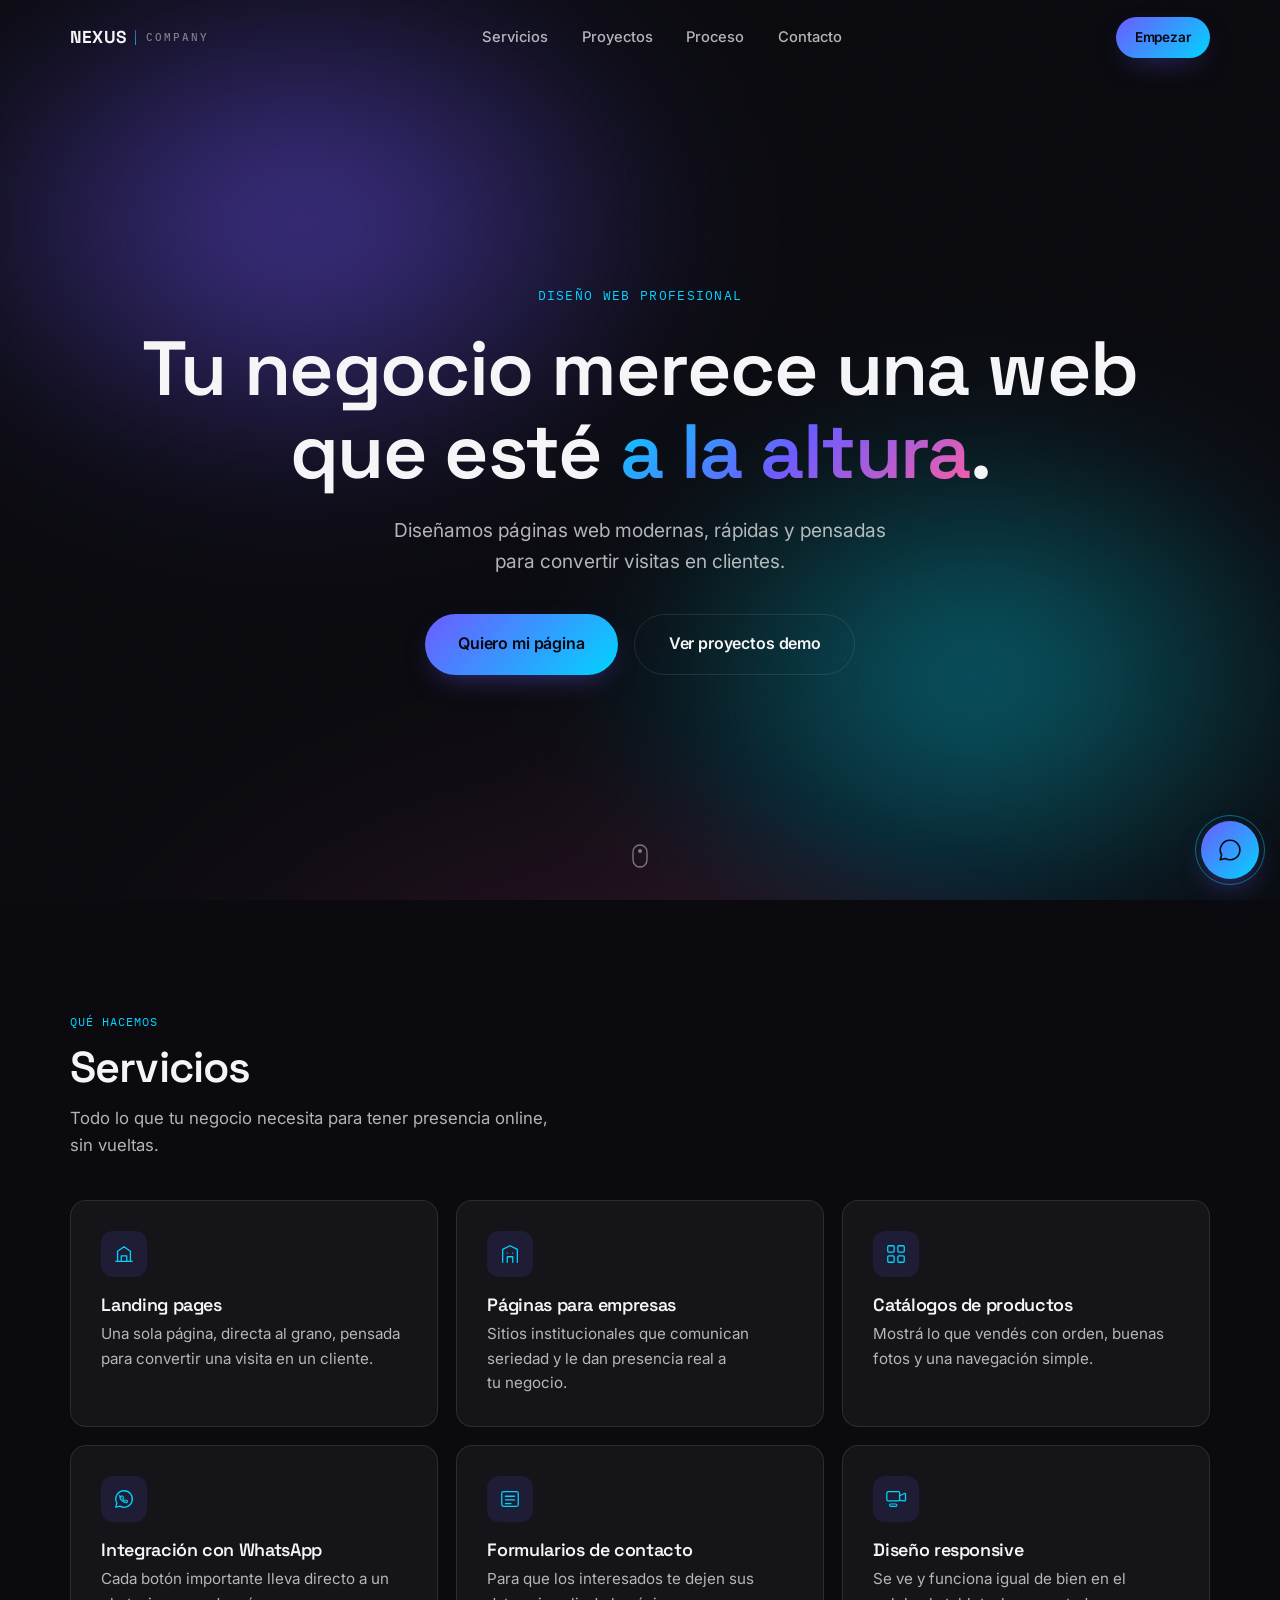
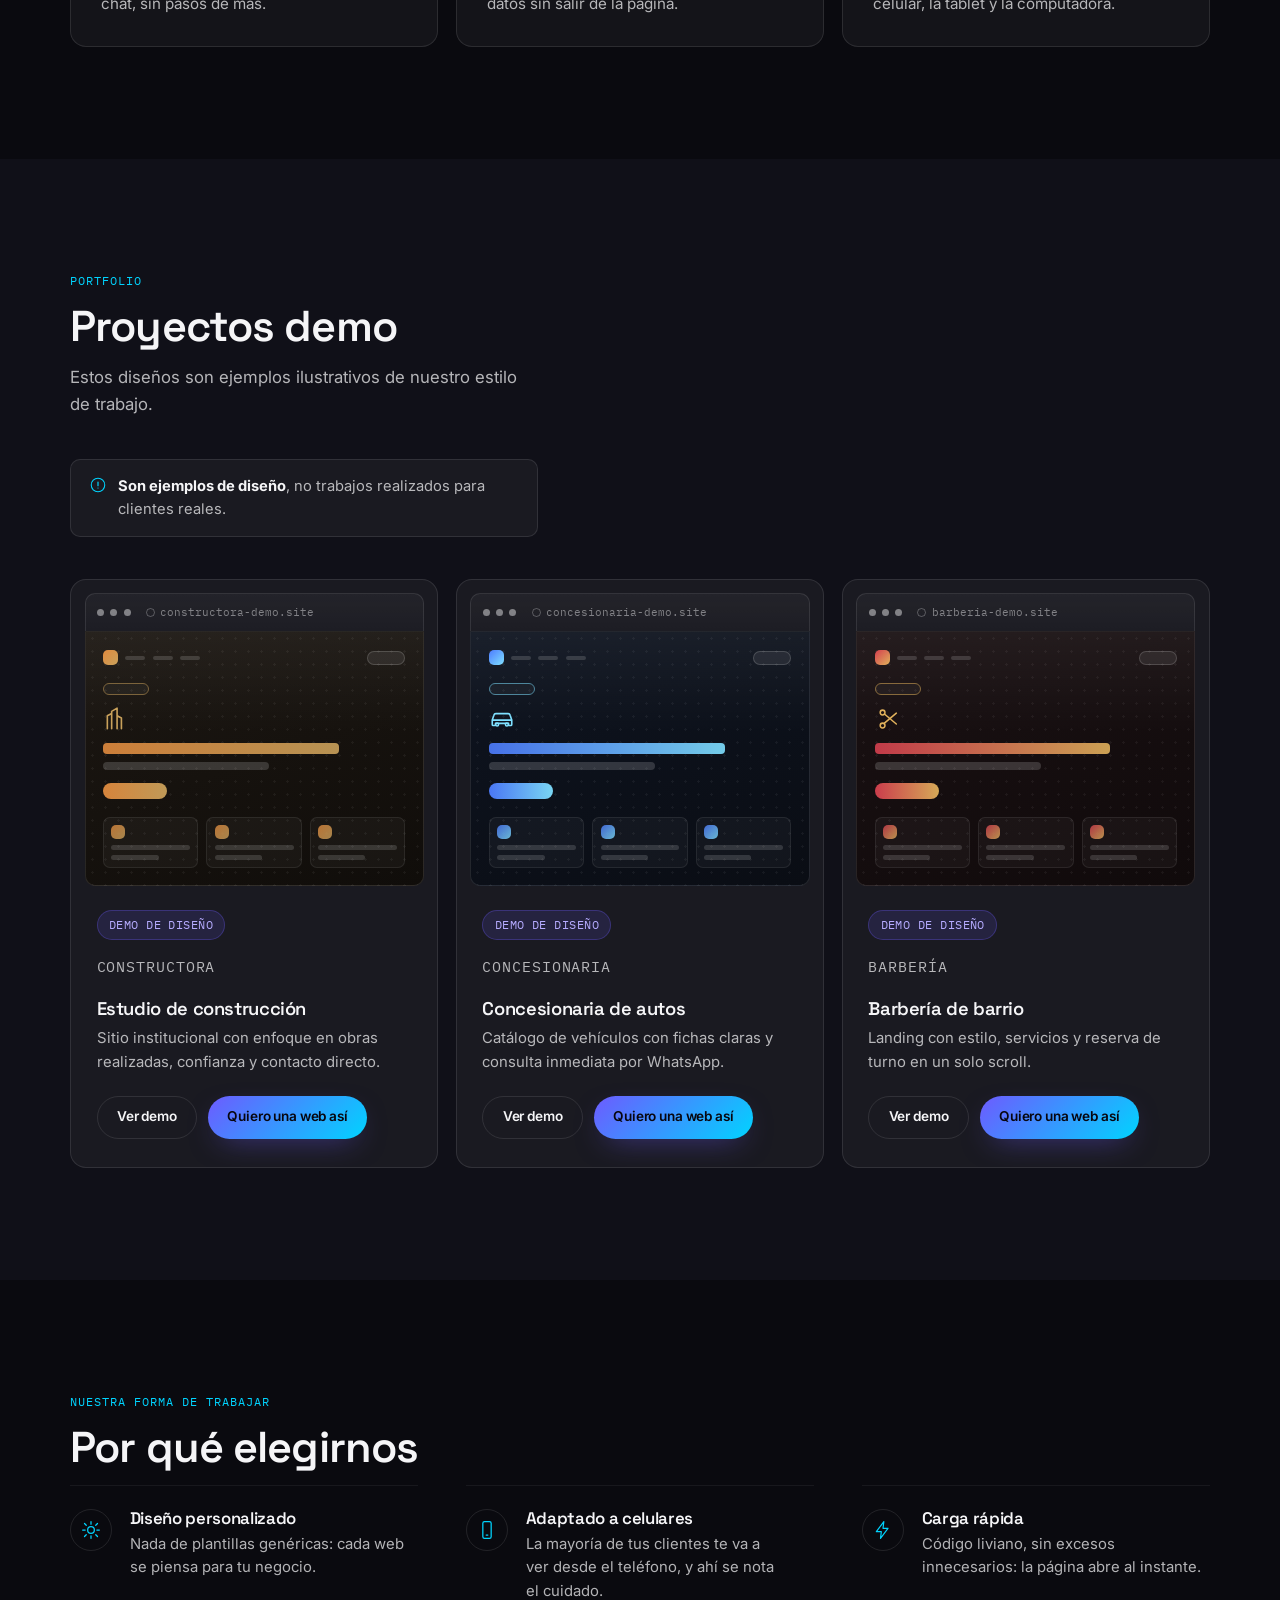
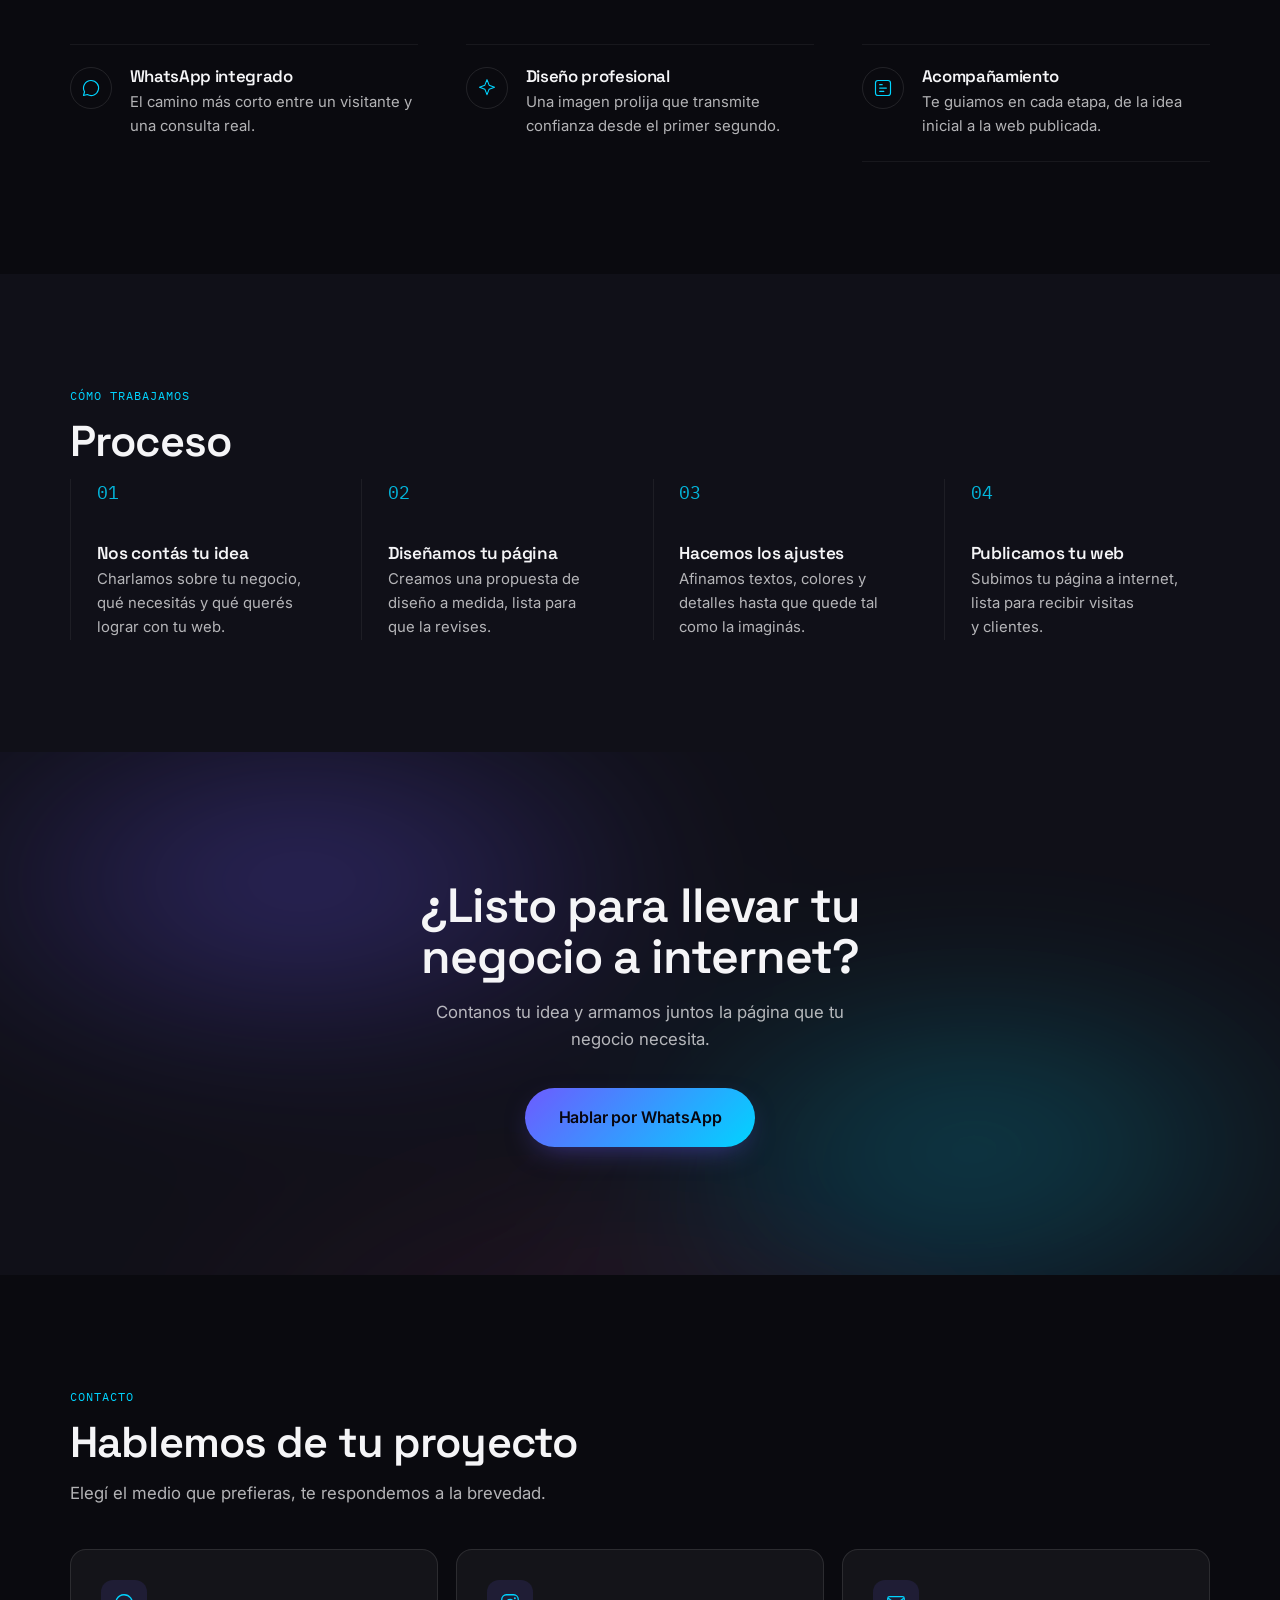
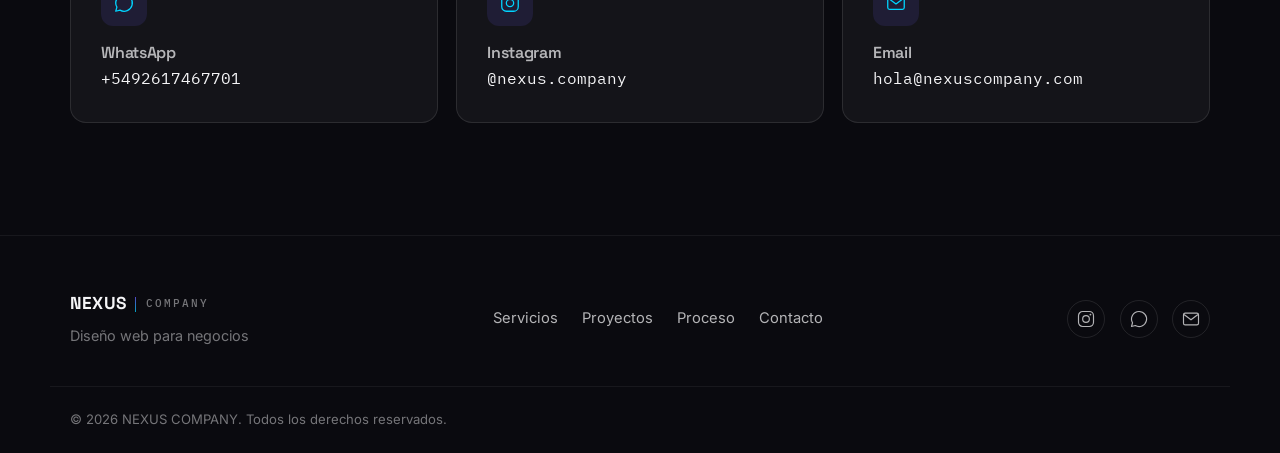
==== index.html @ 455a2401 "Sitio web de NEXUS COMPANY: landing, servicios, demos y contacto por WhatsApp Co-Authored-By: Claude" ====
<!doctype html>
<html lang="es">
<head>
  <meta charset="UTF-8" />
  <meta name="viewport" content="width=device-width, initial-scale=1, viewport-fit=cover" />
  <title>NEXUS COMPANY — Diseño de páginas web modernas para negocios</title>
  <meta name="description" content="NEXUS COMPANY diseña páginas web modernas, rápidas y pensadas para convertir visitas en clientes. Landing pages, sitios institucionales y catálogos con integración a WhatsApp." />
  <meta name="theme-color" content="#0a0a0f" />

  <!-- Open Graph -->
  <meta property="og:type" content="website" />
  <meta property="og:title" content="NEXUS COMPANY — Diseño de páginas web modernas para negocios" />
  <meta property="og:description" content="Diseñamos páginas web modernas, rápidas y pensadas para convertir visitas en clientes." />
  <meta property="og:locale" content="es_AR" />

  <link rel="icon" href="assets/img/favicon.svg" type="image/svg+xml" />

  <link rel="preconnect" href="https://fonts.googleapis.com">
  <link rel="preconnect" href="https://fonts.gstatic.com" crossorigin>
  <link rel="stylesheet" href="https://fonts.googleapis.com/css2?family=Space+Grotesk:wght@500;600;700&family=Inter:wght@400;500;600;700&family=IBM+Plex+Mono:wght@400;500&display=swap">

  <link rel="stylesheet" href="styles.css?v=20260926" />
</head>
<body>
  <a class="skip-link" href="#main">Saltar al contenido</a>

  <!-- ============================== NAV ============================== -->
  <header class="site-nav" data-nav>
    <div class="container site-nav-inner">
      <a href="#top" class="brand"><span class="brand-main">NEXUS</span><span class="brand-divider" aria-hidden="true"></span><span class="brand-sub">Company</span></a>

      <nav class="nav-links" aria-label="Navegación principal">
        <a href="#servicios">Servicios</a>
        <a href="#proyectos">Proyectos</a>
        <a href="#proceso">Proceso</a>
        <a href="#contacto">Contacto</a>
      </nav>

      <a class="btn btn-primary btn-sm nav-cta" data-whatsapp
         href="https://wa.me/5492617467701?text=Hola%2C%20quiero%20mi%20p%C3%A1gina%20web"
         target="_blank" rel="noopener">Empezar</a>

      <button class="nav-toggle" data-nav-toggle aria-expanded="false" aria-controls="mobile-menu" aria-label="Abrir menú">
        <span></span><span></span><span></span>
      </button>
    </div>

    <div class="mobile-menu" id="mobile-menu" data-mobile-menu>
      <nav aria-label="Navegación móvil">
        <a href="#servicios">Servicios</a>
        <a href="#proyectos">Proyectos</a>
        <a href="#proceso">Proceso</a>
        <a href="#contacto">Contacto</a>
      </nav>
      <a class="btn btn-primary" data-whatsapp
         href="https://wa.me/5492617467701?text=Hola%2C%20quiero%20mi%20p%C3%A1gina%20web"
         target="_blank" rel="noopener">Hablar por WhatsApp</a>
    </div>
  </header>

  <main id="main">

    <!-- ============================== HERO ============================== -->
    <section class="hero" id="top">
      <div class="hero-mesh" data-mouse-mesh aria-hidden="true"></div>
      <div class="hero-grain" aria-hidden="true"></div>

      <div class="container hero-inner">
        <p class="kicker reveal">Diseño web profesional</p>
        <h1 class="hero-title reveal">
          Tu negocio merece una web<br class="only-desktop" />
          que esté <em>a la altura</em>.
        </h1>
        <p class="hero-sub reveal">
          Diseñamos páginas web modernas, rápidas y pensadas para convertir visitas en clientes.
        </p>
        <div class="hero-actions reveal">
          <a class="btn btn-primary btn-lg" data-whatsapp
             href="https://wa.me/5492617467701?text=Hola%2C%20quiero%20mi%20p%C3%A1gina%20web"
             target="_blank" rel="noopener">
            Quiero mi página
          </a>
          <a class="btn btn-ghost btn-lg" href="#proyectos">Ver proyectos demo</a>
        </div>
      </div>

      <a class="scroll-cue" href="#servicios" aria-label="Bajar a la siguiente sección">
        <svg width="16" height="24" viewBox="0 0 16 24" fill="none" aria-hidden="true">
          <rect x="1" y="1" width="14" height="22" rx="7" stroke="currentColor" stroke-width="1.3"/>
          <circle class="scroll-cue-dot" cx="8" cy="7" r="2" fill="currentColor"/>
        </svg>
      </a>
    </section>

    <!-- ============================== SERVICIOS ============================== -->
    <section class="section" id="servicios">
      <div class="container">
        <p class="eyebrow reveal">Qué hacemos</p>
        <h2 class="section-title reveal">Servicios</h2>
        <p class="section-lead reveal">Todo lo que tu negocio necesita para tener presencia online, sin vueltas.</p>

        <div class="grid grid-services">

          <article class="card card-service reveal" data-tilt>
            <span class="card-icon">
              <svg viewBox="0 0 24 24" fill="none" aria-hidden="true"><path d="M3 20h18M5 20V9l7-5 7 5v11M9 20v-6h6v6" stroke="currentColor" stroke-width="1.4" stroke-linecap="round" stroke-linejoin="round"/></svg>
            </span>
            <h3>Landing pages</h3>
            <p>Una sola página, directa al grano, pensada para convertir una visita en un cliente.</p>
          </article>

          <article class="card card-service reveal" data-tilt>
            <span class="card-icon">
              <svg viewBox="0 0 24 24" fill="none" aria-hidden="true"><path d="M4 21V7l8-4 8 4v14M9 21v-6h6v6M9 11h.01M15 11h.01M9 15h.01M15 15h.01" stroke="currentColor" stroke-width="1.4" stroke-linecap="round" stroke-linejoin="round"/></svg>
            </span>
            <h3>Páginas para empresas</h3>
            <p>Sitios institucionales que comunican seriedad y le dan presencia real a tu negocio.</p>
          </article>

          <article class="card card-service reveal" data-tilt>
            <span class="card-icon">
              <svg viewBox="0 0 24 24" fill="none" aria-hidden="true"><rect x="3" y="3" width="7" height="7" rx="1.2" stroke="currentColor" stroke-width="1.4"/><rect x="14" y="3" width="7" height="7" rx="1.2" stroke="currentColor" stroke-width="1.4"/><rect x="3" y="14" width="7" height="7" rx="1.2" stroke="currentColor" stroke-width="1.4"/><rect x="14" y="14" width="7" height="7" rx="1.2" stroke="currentColor" stroke-width="1.4"/></svg>
            </span>
            <h3>Catálogos de productos</h3>
            <p>Mostrá lo que vendés con orden, buenas fotos y una navegación simple.</p>
          </article>

          <article class="card card-service reveal" data-tilt>
            <span class="card-icon">
              <svg viewBox="0 0 24 24" fill="none" aria-hidden="true"><path d="M12 3a9 9 0 0 0-7.75 13.5L3 21l4.6-1.21A9 9 0 1 0 12 3Z" stroke="currentColor" stroke-width="1.4" stroke-linejoin="round"/><path d="M8.5 9.8c0-.5.4-1 1-1h.6c.4 0 .8.3.9.7l.3 1c.1.4 0 .8-.3 1l-.4.4c.4.9 1.1 1.6 2 2l.4-.4c.3-.3.7-.4 1-.3l1 .3c.4.1.7.5.7.9v.6c0 .6-.5 1-1 1-4.1 0-7.4-3.3-7.4-7.4Z" stroke="currentColor" stroke-width="1.2"/></svg>
            </span>
            <h3>Integración con WhatsApp</h3>
            <p>Cada botón importante lleva directo a un chat, sin pasos de más.</p>
          </article>

          <article class="card card-service reveal" data-tilt>
            <span class="card-icon">
              <svg viewBox="0 0 24 24" fill="none" aria-hidden="true"><rect x="3" y="4" width="18" height="16" rx="2" stroke="currentColor" stroke-width="1.4"/><path d="M7 9h10M7 13h10M7 17h6" stroke="currentColor" stroke-width="1.4" stroke-linecap="round"/></svg>
            </span>
            <h3>Formularios de contacto</h3>
            <p>Para que los interesados te dejen sus datos sin salir de la página.</p>
          </article>

          <article class="card card-service reveal" data-tilt>
            <span class="card-icon">
              <svg viewBox="0 0 24 24" fill="none" aria-hidden="true"><rect x="2" y="4" width="14" height="10" rx="1.4" stroke="currentColor" stroke-width="1.4"/><path d="M16 8.5 21.2 6a.8.8 0 0 1 1.15.72v6.56a.8.8 0 0 1-1.15.72L16 13.5" stroke="currentColor" stroke-width="1.4" stroke-linejoin="round"/><rect x="5" y="17.5" width="8" height="2.5" rx="1.2" stroke="currentColor" stroke-width="1.2"/></svg>
            </span>
            <h3>Diseño responsive</h3>
            <p>Se ve y funciona igual de bien en el celular, la tablet y la computadora.</p>
          </article>

        </div>
      </div>
    </section>

    <!-- ============================== PROYECTOS DEMO ============================== -->
    <section class="section section-alt" id="proyectos">
      <div class="container">
        <p class="eyebrow reveal">Portfolio</p>
        <h2 class="section-title reveal">Proyectos demo</h2>
        <p class="section-lead reveal">
          Estos diseños son ejemplos ilustrativos de nuestro estilo de trabajo.
        </p>
        <div class="demo-notice reveal" role="note">
          <svg width="18" height="18" viewBox="0 0 24 24" fill="none" aria-hidden="true"><circle cx="12" cy="12" r="9" stroke="currentColor" stroke-width="1.4"/><path d="M12 8v5M12 16h.01" stroke="currentColor" stroke-width="1.6" stroke-linecap="round"/></svg>
          <p><strong>Son ejemplos de diseño</strong>, no trabajos realizados para clientes reales.</p>
        </div>

        <div class="grid grid-demos">

          <!-- Constructora -->
          <article class="card card-demo card-demo--constructora reveal">
            <div class="demo-frame">
              <div class="demo-frame-bar">
                <span class="demo-dot"></span><span class="demo-dot"></span><span class="demo-dot"></span>
                <span class="demo-url">constructora-demo.site</span>
              </div>
              <div class="demo-mock demo-mock--constructora" aria-hidden="true">
                <div class="dm-nav">
                  <span class="dm-logo"></span><span class="dm-navlink"></span><span class="dm-navlink"></span><span class="dm-navlink"></span>
                  <span class="dm-navcta"></span>
                </div>
                <div class="dm-hero">
                  <span class="dm-tag"></span>
                  <svg class="dm-icon" viewBox="0 0 24 24" fill="none"><path d="M4 21V9l4-2v14M8 21V5l5-3v19M13 21V9l4 2v10" stroke="currentColor" stroke-width="1.5" stroke-linecap="round" stroke-linejoin="round"/></svg>
                  <div class="dm-line dm-line-lg"></div>
                  <div class="dm-line dm-line-sm"></div>
                  <div class="dm-btn"></div>
                </div>
                <div class="dm-cards">
                  <span class="dm-card"><i class="dm-card-icon"></i><b class="dm-card-line"></b><b class="dm-card-line is-short"></b></span>
                  <span class="dm-card"><i class="dm-card-icon"></i><b class="dm-card-line"></b><b class="dm-card-line is-short"></b></span>
                  <span class="dm-card"><i class="dm-card-icon"></i><b class="dm-card-line"></b><b class="dm-card-line is-short"></b></span>
                </div>
              </div>
            </div>
            <div class="card-demo-body">
              <span class="badge">Demo de diseño</span>
              <p class="card-demo-cat">Constructora</p>
              <h3>Estudio de construcción</h3>
              <p>Sitio institucional con enfoque en obras realizadas, confianza y contacto directo.</p>
              <div class="card-demo-actions">
                <a class="btn btn-ghost btn-sm" href="demos/constructora.html" target="_blank" rel="noopener">Ver demo</a>
                <a class="btn btn-primary btn-sm" data-whatsapp data-wa-text="Hola, necesito una página web para mi constructora"
                   href="https://wa.me/5492617467701?text=Hola%2C%20necesito%20una%20p%C3%A1gina%20web%20para%20mi%20constructora"
                   target="_blank" rel="noopener">Quiero una web así</a>
              </div>
            </div>
          </article>

          <!-- Concesionaria -->
          <article class="card card-demo card-demo--concesionaria reveal">
            <div class="demo-frame">
              <div class="demo-frame-bar">
                <span class="demo-dot"></span><span class="demo-dot"></span><span class="demo-dot"></span>
                <span class="demo-url">concesionaria-demo.site</span>
              </div>
              <div class="demo-mock demo-mock--concesionaria" aria-hidden="true">
                <div class="dm-nav">
                  <span class="dm-logo"></span><span class="dm-navlink"></span><span class="dm-navlink"></span><span class="dm-navlink"></span>
                  <span class="dm-navcta"></span>
                </div>
                <div class="dm-hero">
                  <span class="dm-tag"></span>
                  <svg class="dm-icon" viewBox="0 0 24 24" fill="none"><path d="M3 13l1.5-4.5A2 2 0 0 1 6.4 7h11.2a2 2 0 0 1 1.9 1.5L21 13M3 13v4a1 1 0 0 0 1 1h1a1 1 0 0 0 1-1v-1h12v1a1 1 0 0 0 1 1h1a1 1 0 0 0 1-1v-4M3 13h18" stroke="currentColor" stroke-width="1.5" stroke-linecap="round" stroke-linejoin="round"/><circle cx="7.5" cy="17" r="1.4" stroke="currentColor" stroke-width="1.3"/><circle cx="16.5" cy="17" r="1.4" stroke="currentColor" stroke-width="1.3"/></svg>
                  <div class="dm-line dm-line-lg"></div>
                  <div class="dm-line dm-line-sm"></div>
                  <div class="dm-btn"></div>
                </div>
                <div class="dm-cards">
                  <span class="dm-card"><i class="dm-card-icon"></i><b class="dm-card-line"></b><b class="dm-card-line is-short"></b></span>
                  <span class="dm-card"><i class="dm-card-icon"></i><b class="dm-card-line"></b><b class="dm-card-line is-short"></b></span>
                  <span class="dm-card"><i class="dm-card-icon"></i><b class="dm-card-line"></b><b class="dm-card-line is-short"></b></span>
                </div>
              </div>
            </div>
            <div class="card-demo-body">
              <span class="badge">Demo de diseño</span>
              <p class="card-demo-cat">Concesionaria</p>
              <h3>Concesionaria de autos</h3>
              <p>Catálogo de vehículos con fichas claras y consulta inmediata por WhatsApp.</p>
              <div class="card-demo-actions">
                <a class="btn btn-ghost btn-sm" href="demos/concesionaria.html" target="_blank" rel="noopener">Ver demo</a>
                <a class="btn btn-primary btn-sm" data-whatsapp data-wa-text="Hola, necesito una página web para mi concesionaria"
                   href="https://wa.me/5492617467701?text=Hola%2C%20necesito%20una%20p%C3%A1gina%20web%20para%20mi%20concesionaria"
                   target="_blank" rel="noopener">Quiero una web así</a>
              </div>
            </div>
          </article>

          <!-- Barbería -->
          <article class="card card-demo card-demo--barberia reveal">
            <div class="demo-frame">
              <div class="demo-frame-bar">
                <span class="demo-dot"></span><span class="demo-dot"></span><span class="demo-dot"></span>
                <span class="demo-url">barberia-demo.site</span>
              </div>
              <div class="demo-mock demo-mock--barberia" aria-hidden="true">
                <div class="dm-nav">
                  <span class="dm-logo"></span><span class="dm-navlink"></span><span class="dm-navlink"></span><span class="dm-navlink"></span>
                  <span class="dm-navcta"></span>
                </div>
                <div class="dm-hero">
                  <span class="dm-tag"></span>
                  <svg class="dm-icon" viewBox="0 0 24 24" fill="none"><circle cx="7" cy="6" r="2.2" stroke="currentColor" stroke-width="1.4"/><circle cx="7" cy="18" r="2.2" stroke="currentColor" stroke-width="1.4"/><path d="m8.7 7.4 11 9.2M19.7 6.6 8.7 15.8" stroke="currentColor" stroke-width="1.4" stroke-linecap="round"/></svg>
                  <div class="dm-line dm-line-lg"></div>
                  <div class="dm-line dm-line-sm"></div>
                  <div class="dm-btn"></div>
                </div>
                <div class="dm-cards">
                  <span class="dm-card"><i class="dm-card-icon"></i><b class="dm-card-line"></b><b class="dm-card-line is-short"></b></span>
                  <span class="dm-card"><i class="dm-card-icon"></i><b class="dm-card-line"></b><b class="dm-card-line is-short"></b></span>
                  <span class="dm-card"><i class="dm-card-icon"></i><b class="dm-card-line"></b><b class="dm-card-line is-short"></b></span>
                </div>
              </div>
            </div>
            <div class="card-demo-body">
              <span class="badge">Demo de diseño</span>
              <p class="card-demo-cat">Barbería</p>
              <h3>Barbería de barrio</h3>
              <p>Landing con estilo, servicios y reserva de turno en un solo scroll.</p>
              <div class="card-demo-actions">
                <a class="btn btn-ghost btn-sm" href="demos/barberia.html" target="_blank" rel="noopener">Ver demo</a>
                <a class="btn btn-primary btn-sm" data-whatsapp data-wa-text="Hola, necesito una página web para mi barbería"
                   href="https://wa.me/5492617467701?text=Hola%2C%20necesito%20una%20p%C3%A1gina%20web%20para%20mi%20barber%C3%ADa"
                   target="_blank" rel="noopener">Quiero una web así</a>
              </div>
            </div>
          </article>

        </div>
      </div>
    </section>

    <!-- ============================== POR QUÉ ELEGIRNOS ============================== -->
    <section class="section" id="por-que-elegirnos">
      <div class="container">
        <p class="eyebrow reveal">Nuestra forma de trabajar</p>
        <h2 class="section-title reveal">Por qué elegirnos</h2>

        <div class="grid grid-why">
          <div class="why-item reveal">
            <span class="why-icon"><svg viewBox="0 0 24 24" fill="none" aria-hidden="true"><path d="M12 2v3M12 19v3M4.2 4.2l2.1 2.1M17.7 17.7l2.1 2.1M2 12h3M19 12h3M4.2 19.8l2.1-2.1M17.7 6.3l2.1-2.1" stroke="currentColor" stroke-width="1.5" stroke-linecap="round"/><circle cx="12" cy="12" r="4" stroke="currentColor" stroke-width="1.5"/></svg></span>
            <div>
              <h3>Diseño personalizado</h3>
              <p>Nada de plantillas genéricas: cada web se piensa para tu negocio.</p>
            </div>
          </div>
          <div class="why-item reveal">
            <span class="why-icon"><svg viewBox="0 0 24 24" fill="none" aria-hidden="true"><rect x="7" y="2" width="10" height="20" rx="2" stroke="currentColor" stroke-width="1.5"/><path d="M11 18h2" stroke="currentColor" stroke-width="1.5" stroke-linecap="round"/></svg></span>
            <div>
              <h3>Adaptado a celulares</h3>
              <p>La mayoría de tus clientes te va a ver desde el teléfono, y ahí se nota el cuidado.</p>
            </div>
          </div>
          <div class="why-item reveal">
            <span class="why-icon"><svg viewBox="0 0 24 24" fill="none" aria-hidden="true"><path d="M13 2 4 14h6l-1 8 9-12h-6l1-8Z" stroke="currentColor" stroke-width="1.4" stroke-linejoin="round"/></svg></span>
            <div>
              <h3>Carga rápida</h3>
              <p>Código liviano, sin excesos innecesarios: la página abre al instante.</p>
            </div>
          </div>
          <div class="why-item reveal">
            <span class="why-icon"><svg viewBox="0 0 24 24" fill="none" aria-hidden="true"><path d="M12 3a9 9 0 0 0-7.75 13.5L3 21l4.6-1.21A9 9 0 1 0 12 3Z" stroke="currentColor" stroke-width="1.4" stroke-linejoin="round"/></svg></span>
            <div>
              <h3>WhatsApp integrado</h3>
              <p>El camino más corto entre un visitante y una consulta real.</p>
            </div>
          </div>
          <div class="why-item reveal">
            <span class="why-icon"><svg viewBox="0 0 24 24" fill="none" aria-hidden="true"><path d="m12 2 2.6 6.6L21 11l-6.4 2.4L12 20l-2.6-6.6L3 11l6.4-2.4L12 2Z" stroke="currentColor" stroke-width="1.3" stroke-linejoin="round"/></svg></span>
            <div>
              <h3>Diseño profesional</h3>
              <p>Una imagen prolija que transmite confianza desde el primer segundo.</p>
            </div>
          </div>
          <div class="why-item reveal">
            <span class="why-icon"><svg viewBox="0 0 24 24" fill="none" aria-hidden="true"><path d="M8 12h8M8 16h5M8 8h3" stroke="currentColor" stroke-width="1.5" stroke-linecap="round"/><rect x="3" y="3" width="18" height="18" rx="3" stroke="currentColor" stroke-width="1.4"/></svg></span>
            <div>
              <h3>Acompañamiento</h3>
              <p>Te guiamos en cada etapa, de la idea inicial a la web publicada.</p>
            </div>
          </div>
        </div>
      </div>
    </section>

    <!-- ============================== PROCESO ============================== -->
    <section class="section section-alt" id="proceso">
      <div class="container">
        <p class="eyebrow reveal">Cómo trabajamos</p>
        <h2 class="section-title reveal">Proceso</h2>

        <ol class="process-list">
          <li class="process-item reveal">
            <span class="process-num">01</span>
            <div>
              <h3>Nos contás tu idea</h3>
              <p>Charlamos sobre tu negocio, qué necesitás y qué querés lograr con tu web.</p>
            </div>
          </li>
          <li class="process-item reveal">
            <span class="process-num">02</span>
            <div>
              <h3>Diseñamos tu página</h3>
              <p>Creamos una propuesta de diseño a medida, lista para que la revises.</p>
            </div>
          </li>
          <li class="process-item reveal">
            <span class="process-num">03</span>
            <div>
              <h3>Hacemos los ajustes</h3>
              <p>Afinamos textos, colores y detalles hasta que quede tal como la imaginás.</p>
            </div>
          </li>
          <li class="process-item reveal">
            <span class="process-num">04</span>
            <div>
              <h3>Publicamos tu web</h3>
              <p>Subimos tu página a internet, lista para recibir visitas y clientes.</p>
            </div>
          </li>
        </ol>
      </div>
    </section>

    <!-- ============================== CTA FINAL ============================== -->
    <section class="cta-final">
      <div class="hero-mesh hero-mesh--cta" aria-hidden="true"></div>
      <div class="container cta-final-inner reveal">
        <h2>¿Listo para llevar tu negocio a internet?</h2>
        <p>Contanos tu idea y armamos juntos la página que tu negocio necesita.</p>
        <a class="btn btn-primary btn-lg" data-whatsapp
           href="https://wa.me/5492617467701?text=Hola%2C%20quiero%20mi%20p%C3%A1gina%20web"
           target="_blank" rel="noopener">
          Hablar por WhatsApp
        </a>
      </div>
    </section>

    <!-- ============================== CONTACTO ============================== -->
    <section class="section" id="contacto">
      <div class="container">
        <p class="eyebrow reveal">Contacto</p>
        <h2 class="section-title reveal">Hablemos de tu proyecto</h2>
        <p class="section-lead reveal">Elegí el medio que prefieras, te respondemos a la brevedad.</p>

        <div class="grid grid-contact">
          <a class="card card-contact reveal" data-whatsapp
             href="https://wa.me/5492617467701?text=Hola%2C%20quiero%20mi%20p%C3%A1gina%20web"
             target="_blank" rel="noopener">
            <span class="card-icon">
              <svg viewBox="0 0 24 24" fill="none" aria-hidden="true"><path d="M12 3a9 9 0 0 0-7.75 13.5L3 21l4.6-1.21A9 9 0 1 0 12 3Z" stroke="currentColor" stroke-width="1.4" stroke-linejoin="round"/></svg>
            </span>
            <h3>WhatsApp</h3>
            <p data-contact="whatsappDisplay">+54 9 00 0000-0000</p>
          </a>

          <a class="card card-contact reveal" href="https://instagram.com/nexus.company" target="_blank" rel="noopener" data-contact-link="instagram">
            <span class="card-icon">
              <svg viewBox="0 0 24 24" fill="none" aria-hidden="true"><rect x="3" y="3" width="18" height="18" rx="5" stroke="currentColor" stroke-width="1.4"/><circle cx="12" cy="12" r="4" stroke="currentColor" stroke-width="1.4"/><circle cx="17.3" cy="6.7" r="1.1" fill="currentColor"/></svg>
            </span>
            <h3>Instagram</h3>
            <p data-contact="instagram">@nexus.company</p>
          </a>

          <a class="card card-contact reveal" href="mailto:hola@nexuscompany.com" data-contact-link="email">
            <span class="card-icon">
              <svg viewBox="0 0 24 24" fill="none" aria-hidden="true"><rect x="3" y="5" width="18" height="14" rx="2" stroke="currentColor" stroke-width="1.4"/><path d="m4 7 8 6 8-6" stroke="currentColor" stroke-width="1.4" stroke-linecap="round" stroke-linejoin="round"/></svg>
            </span>
            <h3>Email</h3>
            <p data-contact="email">hola@nexuscompany.com</p>
          </a>
        </div>
      </div>
    </section>

  </main>

  <!-- ============================== FOOTER ============================== -->
  <footer class="site-footer">
    <div class="container footer-inner">
      <div class="footer-brand">
        <a href="#top" class="brand"><span class="brand-main">NEXUS</span><span class="brand-divider" aria-hidden="true"></span><span class="brand-sub">Company</span></a>
        <p>Diseño web para negocios</p>
      </div>

      <nav class="footer-links" aria-label="Navegación del pie de página">
        <a href="#servicios">Servicios</a>
        <a href="#proyectos">Proyectos</a>
        <a href="#proceso">Proceso</a>
        <a href="#contacto">Contacto</a>
      </nav>

      <div class="footer-social">
        <a href="https://instagram.com/nexus.company" target="_blank" rel="noopener" aria-label="Instagram de NEXUS COMPANY">
          <svg width="20" height="20" viewBox="0 0 24 24" fill="none" aria-hidden="true"><rect x="3" y="3" width="18" height="18" rx="5" stroke="currentColor" stroke-width="1.4"/><circle cx="12" cy="12" r="4" stroke="currentColor" stroke-width="1.4"/><circle cx="17.3" cy="6.7" r="1.1" fill="currentColor"/></svg>
        </a>
        <a data-whatsapp href="https://wa.me/5492617467701" target="_blank" rel="noopener" aria-label="WhatsApp de NEXUS COMPANY">
          <svg width="20" height="20" viewBox="0 0 24 24" fill="none" aria-hidden="true"><path d="M12 3a9 9 0 0 0-7.75 13.5L3 21l4.6-1.21A9 9 0 1 0 12 3Z" stroke="currentColor" stroke-width="1.4" stroke-linejoin="round"/></svg>
        </a>
        <a href="mailto:hola@nexuscompany.com" aria-label="Email de NEXUS COMPANY">
          <svg width="20" height="20" viewBox="0 0 24 24" fill="none" aria-hidden="true"><rect x="3" y="5" width="18" height="14" rx="2" stroke="currentColor" stroke-width="1.4"/><path d="m4 7 8 6 8-6" stroke="currentColor" stroke-width="1.4" stroke-linecap="round" stroke-linejoin="round"/></svg>
        </a>
      </div>
    </div>
    <div class="container footer-bottom">
      <p>© <span data-year>2026</span> NEXUS COMPANY. Todos los derechos reservados.</p>
    </div>
  </footer>

  <!-- WhatsApp flotante -->
  <a class="whatsapp-float" data-whatsapp
     href="https://wa.me/5492617467701?text=Hola%2C%20quiero%20mi%20p%C3%A1gina%20web"
     target="_blank" rel="noopener" aria-label="Escribinos por WhatsApp">
    <svg width="26" height="26" viewBox="0 0 24 24" fill="none" aria-hidden="true"><path d="M12 3a9 9 0 0 0-7.75 13.5L3 21l4.6-1.21A9 9 0 1 0 12 3Z" stroke="currentColor" stroke-width="1.5" stroke-linejoin="round"/></svg>
  </a>

  <!-- Scripts: siempre defer, siempre en este orden, sin type="module" -->
  <script defer src="lib/manifest.js"></script>
  <script defer src="main.js?v=20260926"></script>
</body>
</html>
---- styles.css ----
/* =============================================================
   NEXUS COMPANY — styles.css
   1. Tokens  2. Reset  3. Utilities  4. Typography  5. Components
   6. Sections  7. Effects  8. Responsive  9. Reduced motion
   ============================================================= */

/* =============================================================
   1. Tokens
   ============================================================= */
:root {
  --bg:        #0a0a0f;
  --bg-2:      #101018;
  --bg-card:   rgba(247, 247, 250, 0.045);
  --bg-card-hover: rgba(247, 247, 250, 0.075);
  --line:      rgba(247, 247, 250, 0.10);
  --line-soft: rgba(247, 247, 250, 0.06);

  --ink:       #f5f5f7;
  --ink-soft:  rgba(245, 245, 247, 0.72);
  --ink-mute:  rgba(245, 245, 247, 0.46);

  --accent:    #6d5bff;
  --accent-2:  #00d4ff;
  --accent-3:  #ff5fa2;

  --font-display: "Space Grotesk", "Segoe UI", sans-serif;
  --font-body:    "Inter", -apple-system, BlinkMacSystemFont, "Segoe UI", sans-serif;
  --font-mono:    "IBM Plex Mono", "Courier New", monospace;

  --ease-out:    cubic-bezier(0.16, 1, 0.3, 1);
  --ease-soft:   cubic-bezier(0.25, 0.46, 0.45, 0.94);
  --ease-bounce: cubic-bezier(0.34, 1.56, 0.64, 1);

  --container: 1180px;
  --radius-sm: 10px;
  --radius-md: 16px;
  --radius-lg: 26px;

  --nav-h: 76px;
}

/* =============================================================
   2. Reset & base
   ============================================================= */
*, *::before, *::after { box-sizing: border-box; margin: 0; }
html {
  -webkit-text-size-adjust: 100%;
  tab-size: 2;
  scroll-behavior: smooth;
  scroll-padding-top: var(--nav-h);
}
@media (prefers-reduced-motion: reduce) {
  html { scroll-behavior: auto; }
}
body {
  background: var(--bg);
  color: var(--ink);
  font-family: var(--font-body);
  font-size: 16px;
  line-height: 1.6;
  -webkit-font-smoothing: antialiased;
  -moz-osx-font-smoothing: grayscale;
  text-rendering: optimizeLegibility;
  overflow-x: clip;
  overscroll-behavior-y: none;
}
img, svg, video { display: block; max-width: 100%; }
img { height: auto; }
button { font: inherit; color: inherit; cursor: pointer; border: 0; background: none; }
a { color: inherit; text-decoration: none; }
p { text-wrap: pretty; }
h1, h2, h3, h4 { text-wrap: balance; line-height: 1.08; letter-spacing: -0.02em; font-family: var(--font-display); font-weight: 600; }
ul, ol { list-style: none; padding: 0; }
::selection { background: var(--accent); color: var(--ink); }

:focus-visible {
  outline: 2px solid var(--accent-2);
  outline-offset: 3px;
  border-radius: 4px;
}

.skip-link {
  position: fixed; top: -100px; left: 1rem;
  padding: .7rem 1.1rem; background: var(--ink); color: var(--bg);
  z-index: 9999; border-radius: 8px; font-weight: 600; font-size: .9rem;
  transition: top .25s var(--ease-out);
}
.skip-link:focus { top: 1rem; }

/* =============================================================
   3. Utilities
   ============================================================= */
.container {
  width: 100%;
  max-width: var(--container);
  margin-inline: auto;
  padding-inline: 1.25rem;
}
.only-desktop { display: none; }
@media (min-width: 720px) { .only-desktop { display: inline; } }

.grid { display: grid; gap: 1.1rem; }

.eyebrow {
  font-family: var(--font-mono);
  font-size: .78rem;
  letter-spacing: .08em;
  text-transform: uppercase;
  color: var(--accent-2);
  margin-bottom: .75rem;
}
.section-title {
  font-size: clamp(1.9rem, 4.2vw, 2.7rem);
  margin-bottom: .9rem;
}
.section-lead {
  color: var(--ink-soft);
  font-size: 1.05rem;
  max-width: 46ch;
  margin-bottom: 2.6rem;
}

/* =============================================================
   5. Components
   ============================================================= */

/* --- Buttons --- */
.btn {
  display: inline-flex;
  align-items: center;
  justify-content: center;
  gap: .5rem;
  padding: .85rem 1.6rem;
  border-radius: 999px;
  font-weight: 600;
  font-size: .95rem;
  letter-spacing: -0.01em;
  transition: transform .35s var(--ease-out), box-shadow .35s var(--ease-out), background .35s var(--ease-out), border-color .35s var(--ease-out);
  white-space: nowrap;
}
.btn-primary {
  background: linear-gradient(135deg, var(--accent), var(--accent-2));
  color: #08060f;
  box-shadow: 0 10px 30px -12px rgba(109, 91, 255, 0.55);
}
.btn-primary:hover { transform: translateY(-2px); box-shadow: 0 16px 38px -12px rgba(109, 91, 255, 0.7); }
.btn-ghost {
  background: transparent;
  color: var(--ink);
  border: 1px solid var(--line);
}
.btn-ghost:hover { border-color: var(--accent-2); background: rgba(0, 212, 255, 0.06); transform: translateY(-2px); }
.btn-lg { padding: 1.05rem 2.1rem; font-size: 1rem; }
.btn-sm { padding: .6rem 1.2rem; font-size: .85rem; }

/* --- Badge / notice --- */
.badge {
  display: inline-block;
  font-family: var(--font-mono);
  font-size: .72rem;
  letter-spacing: .04em;
  text-transform: uppercase;
  padding: .3rem .7rem;
  border-radius: 999px;
  background: rgba(109, 91, 255, 0.14);
  color: #b6acff;
  border: 1px solid rgba(109, 91, 255, 0.3);
  margin-bottom: .9rem;
}
.demo-notice {
  display: flex;
  align-items: flex-start;
  gap: .7rem;
  padding: .9rem 1.1rem;
  border: 1px solid var(--line);
  border-radius: var(--radius-sm);
  background: var(--bg-card);
  color: var(--ink-soft);
  max-width: 52ch;
  margin-bottom: 2.6rem;
  font-size: .92rem;
}
.demo-notice svg { flex-shrink: 0; margin-top: .1rem; color: var(--accent-2); }
.demo-notice strong { color: var(--ink); }

/* --- Cards base --- */
.card {
  background: var(--bg-card);
  border: 1px solid var(--line);
  border-radius: var(--radius-md);
  padding: 1.9rem;
  transition: transform .4s var(--ease-out), border-color .4s var(--ease-out), background .4s var(--ease-out);
}

.card-icon {
  display: inline-flex;
  align-items: center;
  justify-content: center;
  width: 46px; height: 46px;
  border-radius: 12px;
  background: rgba(109, 91, 255, 0.12);
  color: var(--accent-2);
  margin-bottom: 1.1rem;
}
.card-icon svg { width: 22px; height: 22px; }

/* --- Service cards --- */
.card-service h3 { font-size: 1.12rem; margin-bottom: .5rem; }
.card-service p { color: var(--ink-soft); font-size: .95rem; }
.card-service:hover {
  transform: translateY(-6px);
  border-color: rgba(109, 91, 255, 0.35);
  background: var(--bg-card-hover);
}

/* --- Why-us list --- */
.why-item {
  display: flex;
  gap: 1.1rem;
  padding: 1.4rem 0;
  border-top: 1px solid var(--line-soft);
}
.why-item:last-child { border-bottom: 1px solid var(--line-soft); }
.why-icon {
  flex-shrink: 0;
  display: inline-flex;
  align-items: center;
  justify-content: center;
  width: 42px; height: 42px;
  border-radius: 50%;
  border: 1px solid var(--line);
  color: var(--accent-2);
}
.why-icon svg { width: 20px; height: 20px; }
.why-item h3 { font-size: 1.05rem; margin-bottom: .35rem; }
.why-item p { color: var(--ink-soft); font-size: .93rem; }

/* --- Process --- */
.process-list {
  display: grid;
  gap: 0;
  counter-reset: step;
}
.process-item {
  display: grid;
  grid-template-columns: auto 1fr;
  gap: 1.3rem;
  padding: 1.6rem 0;
  border-top: 1px solid var(--line-soft);
  position: relative;
}
.process-item:last-child { border-bottom: 1px solid var(--line-soft); }
.process-num {
  font-family: var(--font-mono);
  font-size: 1.1rem;
  color: var(--accent-2);
  opacity: .85;
}
.process-item h3 { font-size: 1.08rem; margin-bottom: .35rem; }
.process-item p { color: var(--ink-soft); font-size: .93rem; max-width: 48ch; }

/* --- Contact cards --- */
.grid-contact { grid-template-columns: 1fr; }
.card-contact { display: block; }
.card-contact h3 { font-size: 1rem; margin-bottom: .3rem; color: var(--ink-soft); font-weight: 600; }
.card-contact p { font-family: var(--font-mono); font-size: 1rem; color: var(--ink); word-break: break-word; }
.card-contact:hover {
  transform: translateY(-6px);
  border-color: rgba(0, 212, 255, 0.35);
  background: var(--bg-card-hover);
}

/* =============================================================
   6. Sections
   ============================================================= */
.section { padding-block: clamp(4rem, 9vw, 7rem); }
.section-alt { background: var(--bg-2); }

/* --- Nav --- */
.site-nav {
  position: fixed;
  top: 0; left: 0; right: 0;
  z-index: 100;
  height: var(--nav-h);
  display: flex;
  align-items: center;
  background: transparent;
  border-bottom: 1px solid transparent;
  transition: background .4s var(--ease-out), border-color .4s var(--ease-out), backdrop-filter .4s var(--ease-out);
}
.site-nav.is-scrolled {
  background: rgba(10, 10, 15, 0.82);
  border-color: var(--line);
  backdrop-filter: blur(14px) saturate(140%);
  -webkit-backdrop-filter: blur(14px) saturate(140%);
}
.site-nav-inner {
  display: flex;
  align-items: center;
  justify-content: space-between;
  gap: 1rem;
}
.brand {
  display: inline-flex;
  align-items: center;
  gap: .6rem;
}
.brand-main {
  font-family: var(--font-display);
  font-weight: 700;
  font-size: 1.08rem;
  letter-spacing: .01em;
  color: var(--ink);
}
.brand-divider {
  width: 1px;
  height: 15px;
  background: linear-gradient(180deg, var(--accent), var(--accent-2));
  opacity: .75;
}
.brand-sub {
  font-family: var(--font-mono);
  font-weight: 500;
  font-size: .68rem;
  letter-spacing: .18em;
  text-transform: uppercase;
  color: var(--ink-mute);
  transition: color .3s var(--ease-out);
}
.brand:hover .brand-sub { color: var(--accent-2); }
.nav-links {
  display: none;
  align-items: center;
  gap: 2.1rem;
  font-size: .92rem;
  font-weight: 500;
}
.nav-links a { position: relative; color: var(--ink-soft); transition: color .3s var(--ease-out); }
.nav-links a::after {
  content: "";
  position: absolute; left: 0; right: 100%; bottom: -5px;
  height: 1px; background: var(--accent-2);
  transition: right .35s var(--ease-out);
}
.nav-links a:hover { color: var(--ink); }
.nav-links a:hover::after { right: 0; }
.nav-cta { display: none; }

.nav-toggle {
  display: inline-flex;
  flex-direction: column;
  justify-content: center;
  gap: 5px;
  width: 38px; height: 38px;
  align-items: center;
}
.nav-toggle span {
  display: block; width: 22px; height: 1.6px; background: var(--ink);
  border-radius: 2px;
  transition: transform .35s var(--ease-out), opacity .35s var(--ease-out);
}
.nav-toggle[aria-expanded="true"] span:nth-child(1) { transform: translateY(6.6px) rotate(45deg); }
.nav-toggle[aria-expanded="true"] span:nth-child(2) { opacity: 0; }
.nav-toggle[aria-expanded="true"] span:nth-child(3) { transform: translateY(-6.6px) rotate(-45deg); }

.mobile-menu {
  position: fixed;
  inset: var(--nav-h) 0 0 0;
  background: rgba(8, 8, 13, 0.98);
  backdrop-filter: blur(16px);
  display: flex;
  flex-direction: column;
  justify-content: center;
  align-items: center;
  gap: 2.2rem;
  transform: translateY(-8px);
  opacity: 0;
  pointer-events: none;
  transition: opacity .35s var(--ease-out), transform .35s var(--ease-out);
  z-index: 90;
}
.mobile-menu.is-open { opacity: 1; transform: translateY(0); pointer-events: auto; }
.mobile-menu nav { display: flex; flex-direction: column; align-items: center; gap: 1.6rem; }
.mobile-menu nav a { font-family: var(--font-display); font-size: 1.5rem; font-weight: 600; }

/* --- Hero --- */
.hero {
  position: relative;
  min-height: 100svh;
  display: flex;
  align-items: center;
  justify-content: center;
  overflow: clip;
  padding-block: calc(var(--nav-h) + 2rem) 3rem;
}
.hero-mesh {
  position: absolute;
  inset: -20% -10%;
  z-index: 0;
  background:
    radial-gradient(38% 32% at var(--mx, 28%) var(--my, 32%), rgba(109, 91, 255, 0.55), transparent 70%),
    radial-gradient(34% 30% at calc(100% - var(--mx, 28%)) calc(100% - var(--my, 32%)), rgba(0, 212, 255, 0.4), transparent 72%),
    radial-gradient(50% 40% at 50% 100%, rgba(255, 95, 162, 0.16), transparent 75%);
  filter: blur(70px) saturate(140%);
  animation: meshDrift 22s ease-in-out infinite;
  transition: background .6s var(--ease-out);
}
@keyframes meshDrift {
  0%, 100% { transform: scale(1) rotate(0deg); }
  50% { transform: scale(1.08) rotate(6deg); }
}
.hero-grain {
  position: absolute; inset: 0; z-index: 1;
  opacity: .05;
  mix-blend-mode: overlay;
  pointer-events: none;
  background-image: url("data:image/svg+xml;utf8,<svg xmlns='http://www.w3.org/2000/svg' width='120' height='120'><filter id='n'><feTurbulence type='fractalNoise' baseFrequency='0.9' numOctaves='2' stitchTiles='stitch'/></filter><rect width='100%25' height='100%25' filter='url(%23n)'/></svg>");
}
.hero-inner { position: relative; z-index: 2; text-align: center; }
.kicker {
  font-family: var(--font-mono);
  font-size: .82rem;
  letter-spacing: .1em;
  text-transform: uppercase;
  color: var(--accent-2);
  margin-bottom: 1.3rem;
}
.hero-title {
  font-size: clamp(2.3rem, 7.2vw, 4.6rem);
  max-width: 20ch;
  margin-inline: auto;
  margin-bottom: 1.4rem;
}
.hero-title em {
  font-style: normal;
  background: linear-gradient(135deg, var(--accent-2), var(--accent), var(--accent-3));
  -webkit-background-clip: text;
  background-clip: text;
  color: transparent;
}
.hero-sub {
  color: var(--ink-soft);
  font-size: clamp(1rem, 1.6vw, 1.2rem);
  max-width: 42ch;
  margin: 0 auto 2.3rem;
}
.hero-actions {
  display: flex;
  flex-wrap: wrap;
  justify-content: center;
  gap: 1rem;
}
.scroll-cue {
  position: absolute;
  bottom: 2rem; left: 50%;
  transform: translateX(-50%);
  z-index: 2;
  color: var(--ink-mute);
  transition: color .3s var(--ease-out);
}
.scroll-cue:hover { color: var(--accent-2); }
.scroll-cue-dot { animation: scrollDot 2.2s ease-in-out infinite; }
@keyframes scrollDot {
  0%, 100% { transform: translateY(0); opacity: 1; }
  50% { transform: translateY(8px); opacity: .3; }
}

/* --- Demo mockups --- */
.grid-demos { grid-template-columns: 1fr; }
.card-demo {
  padding: 0;
  overflow: hidden;
  position: relative;
  transition: transform .45s var(--ease-out), border-color .45s var(--ease-out), box-shadow .45s var(--ease-out);
}
.card-demo::after {
  content: "";
  position: absolute; inset: 0;
  background: linear-gradient(115deg, transparent 42%, rgba(255,255,255,.16) 50%, transparent 58%);
  transform: translateX(-130%);
  transition: transform .9s var(--ease-out);
  pointer-events: none;
  z-index: 3;
}
.card-demo:hover { transform: translateY(-8px); border-color: rgba(255,255,255,.16); box-shadow: 0 28px 64px -24px var(--tone-shadow, rgba(109,91,255,.4)); }
.card-demo:hover::after { transform: translateX(130%); }
.card-demo--constructora { --tone-shadow: rgba(224, 138, 62, .38); }
.card-demo--concesionaria { --tone-shadow: rgba(77, 124, 255, .38); }
.card-demo--barberia { --tone-shadow: rgba(212, 63, 79, .38); }

.demo-frame { padding: .85rem .85rem 0; }
.demo-frame-bar {
  display: flex;
  align-items: center;
  gap: .4rem;
  padding: .6rem .7rem;
  background: linear-gradient(180deg, rgba(255,255,255,0.045), rgba(255,255,255,0.015));
  border: 1px solid var(--line);
  border-bottom: 0;
  border-radius: 10px 10px 0 0;
}
.demo-dot { width: 7px; height: 7px; border-radius: 50%; background: var(--ink-mute); }
.demo-url {
  margin-left: .55rem;
  font-family: var(--font-mono);
  font-size: .7rem;
  color: var(--ink-mute);
  display: flex;
  align-items: center;
  gap: .35rem;
}
.demo-url::before {
  content: "";
  width: 9px; height: 9px;
  border-radius: 50%;
  border: 1px solid currentColor;
  opacity: .6;
  flex-shrink: 0;
}

.demo-mock {
  position: relative;
  overflow: hidden;
  border: 1px solid var(--line);
  border-radius: 0 0 10px 10px;
  padding: 1.1rem;
  display: flex;
  flex-direction: column;
  gap: .85rem;
  --tone-a: var(--accent);
  --tone-b: var(--accent-2);
  background-image:
    radial-gradient(rgba(255,255,255,.05) 1px, transparent 1.4px),
    linear-gradient(160deg, #14131c, #0b0a10);
  background-size: 13px 13px, auto;
}
.demo-mock::before {
  content: "";
  position: absolute; inset: 0;
  background: linear-gradient(180deg, rgba(255,255,255,.05), transparent 40%);
  pointer-events: none;
}
.demo-mock--constructora { --tone-a: #e08a3e; --tone-b: #c9a15b; background-image: radial-gradient(rgba(255,255,255,.05) 1px, transparent 1.4px), linear-gradient(160deg, #1c1712, #100d0a); background-size: 13px 13px, auto; }
.demo-mock--concesionaria { --tone-a: #4d7cff; --tone-b: #7fe0ff; background-image: radial-gradient(rgba(255,255,255,.05) 1px, transparent 1.4px), linear-gradient(160deg, #0e1420, #0a0d14); background-size: 13px 13px, auto; }
.demo-mock--barberia { --tone-a: #d43f4f; --tone-b: #e0b15b; background-image: radial-gradient(rgba(255,255,255,.05) 1px, transparent 1.4px), linear-gradient(160deg, #1a1113, #100a0b); background-size: 13px 13px, auto; }

.dm-nav { position: relative; display: flex; align-items: center; gap: .45rem; }
.dm-logo { width: 15px; height: 15px; border-radius: 5px; background: linear-gradient(135deg, var(--tone-a), var(--tone-b)); flex-shrink: 0; }
.dm-navlink { width: 20px; height: 4px; border-radius: 3px; background: rgba(255,255,255,.15); }
.dm-navcta { margin-left: auto; width: 38px; height: 14px; border-radius: 999px; background: rgba(255,255,255,.08); border: 1px solid rgba(255,255,255,.16); }

.dm-hero { position: relative; display: flex; flex-direction: column; align-items: flex-start; gap: .5rem; padding-block: .3rem; }
.dm-tag { width: 46px; height: 12px; border-radius: 999px; background: rgba(255,255,255,.07); border: 1px solid var(--tone-b); opacity: .55; margin-bottom: .15rem; }
.dm-icon { width: 26px; height: 26px; color: var(--tone-b); margin-bottom: .2rem; }
.dm-line { height: 8px; border-radius: 4px; background: rgba(255,255,255,0.16); }
.dm-line-lg { width: 78%; height: 11px; background: linear-gradient(90deg, var(--tone-a), var(--tone-b)); opacity: .9; }
.dm-line-sm { width: 55%; }
.dm-btn { width: 64px; height: 16px; border-radius: 999px; background: linear-gradient(90deg, var(--tone-a), var(--tone-b)); opacity: .95; margin-top: .3rem; }

.dm-cards { position: relative; display: grid; grid-template-columns: repeat(3, 1fr); gap: .5rem; }
.dm-card {
  display: flex;
  flex-direction: column;
  gap: .32rem;
  padding: .45rem;
  border-radius: 7px;
  background: rgba(255,255,255,0.035);
  border: 1px solid rgba(255,255,255,0.08);
}
.dm-card-icon { width: 14px; height: 14px; border-radius: 5px; background: linear-gradient(135deg, var(--tone-a), var(--tone-b)); opacity: .8; }
.dm-card-line { height: 5px; border-radius: 3px; background: rgba(255,255,255,.14); }
.dm-card-line.is-short { width: 60%; }

.dm-footer {
  position: relative;
  display: flex;
  align-items: center;
  justify-content: space-between;
  padding-top: .65rem;
  margin-top: .2rem;
  border-top: 1px solid rgba(255,255,255,.08);
}
.dm-foot-line { width: 36%; height: 5px; border-radius: 3px; background: rgba(255,255,255,.1); }
.dm-foot-dots { display: flex; gap: .32rem; }
.dm-foot-dots span { width: 8px; height: 8px; border-radius: 50%; border: 1px solid rgba(255,255,255,.22); display: block; }

.card-demo-body { padding: 1.5rem 1.6rem 1.8rem; position: relative; }
.card-demo-cat {
  font-family: var(--font-mono);
  font-size: .74rem;
  text-transform: uppercase;
  letter-spacing: .06em;
  color: var(--ink-mute);
  margin-bottom: .3rem;
}
.card-demo-body h3 { font-size: 1.15rem; margin-bottom: .5rem; }
.card-demo-body > p { color: var(--ink-soft); font-size: .93rem; margin-bottom: 1.3rem; }

.card-demo-actions { display: flex; flex-wrap: wrap; gap: .7rem; }

/* --- CTA final --- */
.cta-final {
  position: relative;
  overflow: clip;
  padding-block: clamp(5rem, 12vw, 8rem);
  text-align: center;
  background: var(--bg-2);
}
.hero-mesh--cta {
  animation-duration: 26s;
  filter: blur(90px) saturate(130%);
  opacity: .8;
}
.cta-final-inner { position: relative; z-index: 2; }
.cta-final h2 {
  font-size: clamp(1.9rem, 5vw, 3rem);
  max-width: 18ch;
  margin-inline: auto;
  margin-bottom: 1rem;
}
.cta-final p {
  color: var(--ink-soft);
  max-width: 42ch;
  margin: 0 auto 2.2rem;
  font-size: 1.05rem;
}

/* --- Footer --- */
.site-footer { border-top: 1px solid var(--line-soft); padding-top: 3.4rem; }
.footer-inner {
  display: flex;
  flex-direction: column;
  gap: 2.2rem;
  padding-bottom: 2.4rem;
}
.footer-brand p { color: var(--ink-mute); font-size: .9rem; margin-top: .4rem; }
.footer-links { display: flex; flex-wrap: wrap; gap: 1.5rem; font-size: .92rem; color: var(--ink-soft); }
.footer-links a:hover { color: var(--ink); }
.footer-social { display: flex; gap: .9rem; }
.footer-social a {
  display: inline-flex; align-items: center; justify-content: center;
  width: 38px; height: 38px; border-radius: 50%;
  border: 1px solid var(--line); color: var(--ink-soft);
  transition: border-color .3s var(--ease-out), color .3s var(--ease-out), transform .3s var(--ease-out);
}
.footer-social a:hover { border-color: var(--accent-2); color: var(--accent-2); transform: translateY(-3px); }
.footer-bottom {
  border-top: 1px solid var(--line-soft);
  padding-block: 1.4rem;
  font-size: .82rem;
  color: var(--ink-mute);
}

/* --- WhatsApp floating button --- */
.whatsapp-float {
  position: fixed;
  right: 1.3rem; bottom: 1.3rem;
  z-index: 80;
  width: 58px; height: 58px;
  border-radius: 50%;
  display: inline-flex; align-items: center; justify-content: center;
  background: linear-gradient(135deg, var(--accent), var(--accent-2));
  color: #08060f;
  box-shadow: 0 12px 30px -10px rgba(109, 91, 255, 0.6);
  transition: transform .35s var(--ease-bounce);
}
.whatsapp-float:hover { transform: scale(1.08); }
.whatsapp-float::before {
  content: "";
  position: absolute; inset: -6px;
  border-radius: 50%;
  border: 1.5px solid rgba(0, 212, 255, 0.45);
  animation: pulseRing 2.6s ease-out infinite;
}
@keyframes pulseRing {
  0% { transform: scale(0.9); opacity: .8; }
  80% { transform: scale(1.28); opacity: 0; }
  100% { opacity: 0; }
}

/* =============================================================
   7. Effects — reveal & tilt
   ============================================================= */
.reveal {
  opacity: 0;
  transform: translateY(26px);
  transition: opacity .8s var(--ease-out), transform .8s var(--ease-out);
}
.reveal.is-visible { opacity: 1; transform: translateY(0); }
.reveal[data-split] { opacity: 1; transform: none; }

[data-tilt] { transition: transform .35s var(--ease-out), border-color .4s var(--ease-out), background .4s var(--ease-out); will-change: transform; }

/* =============================================================
   8. Responsive
   ============================================================= */
@media (min-width: 540px) {
  .grid-demos { grid-template-columns: repeat(2, 1fr); }
  .grid-contact { grid-template-columns: repeat(3, 1fr); }
}

@media (min-width: 720px) {
  .nav-links { display: flex; }
  .nav-cta { display: inline-flex; }
  .nav-toggle { display: none; }
  .grid-services { grid-template-columns: repeat(2, 1fr); }
  .grid-why { grid-template-columns: repeat(2, 1fr); column-gap: 3rem; }
  .footer-inner { flex-direction: row; align-items: center; justify-content: space-between; }
  .process-list { grid-template-columns: repeat(1, 1fr); }
}

@media (min-width: 960px) {
  .grid-services { grid-template-columns: repeat(3, 1fr); }
  .grid-demos { grid-template-columns: repeat(3, 1fr); }
  .grid-why { grid-template-columns: repeat(3, 1fr); }
  .process-list { grid-template-columns: repeat(4, 1fr); gap: 0 1.6rem; counter-reset: step; }
  .process-item { grid-template-columns: 1fr; border-top: 0; border-left: 1px solid var(--line-soft); padding: 0 1.6rem; }
  .process-item:last-child { border-bottom: 0; }
  .process-num { margin-bottom: 1rem; display: block; }
}

@media (min-width: 1280px) {
  .hero-title { font-size: clamp(3.4rem, 6vw, 5.2rem); }
}

/* =============================================================
   9. Reduced motion — only intrusive effects gated
   ============================================================= */
@media (prefers-reduced-motion: reduce) {
  .hero-mesh { animation: none; }
  .scroll-cue-dot { animation: none; }
  .whatsapp-float::before { animation: none; }
  .reveal { transition-duration: .3s; }
}
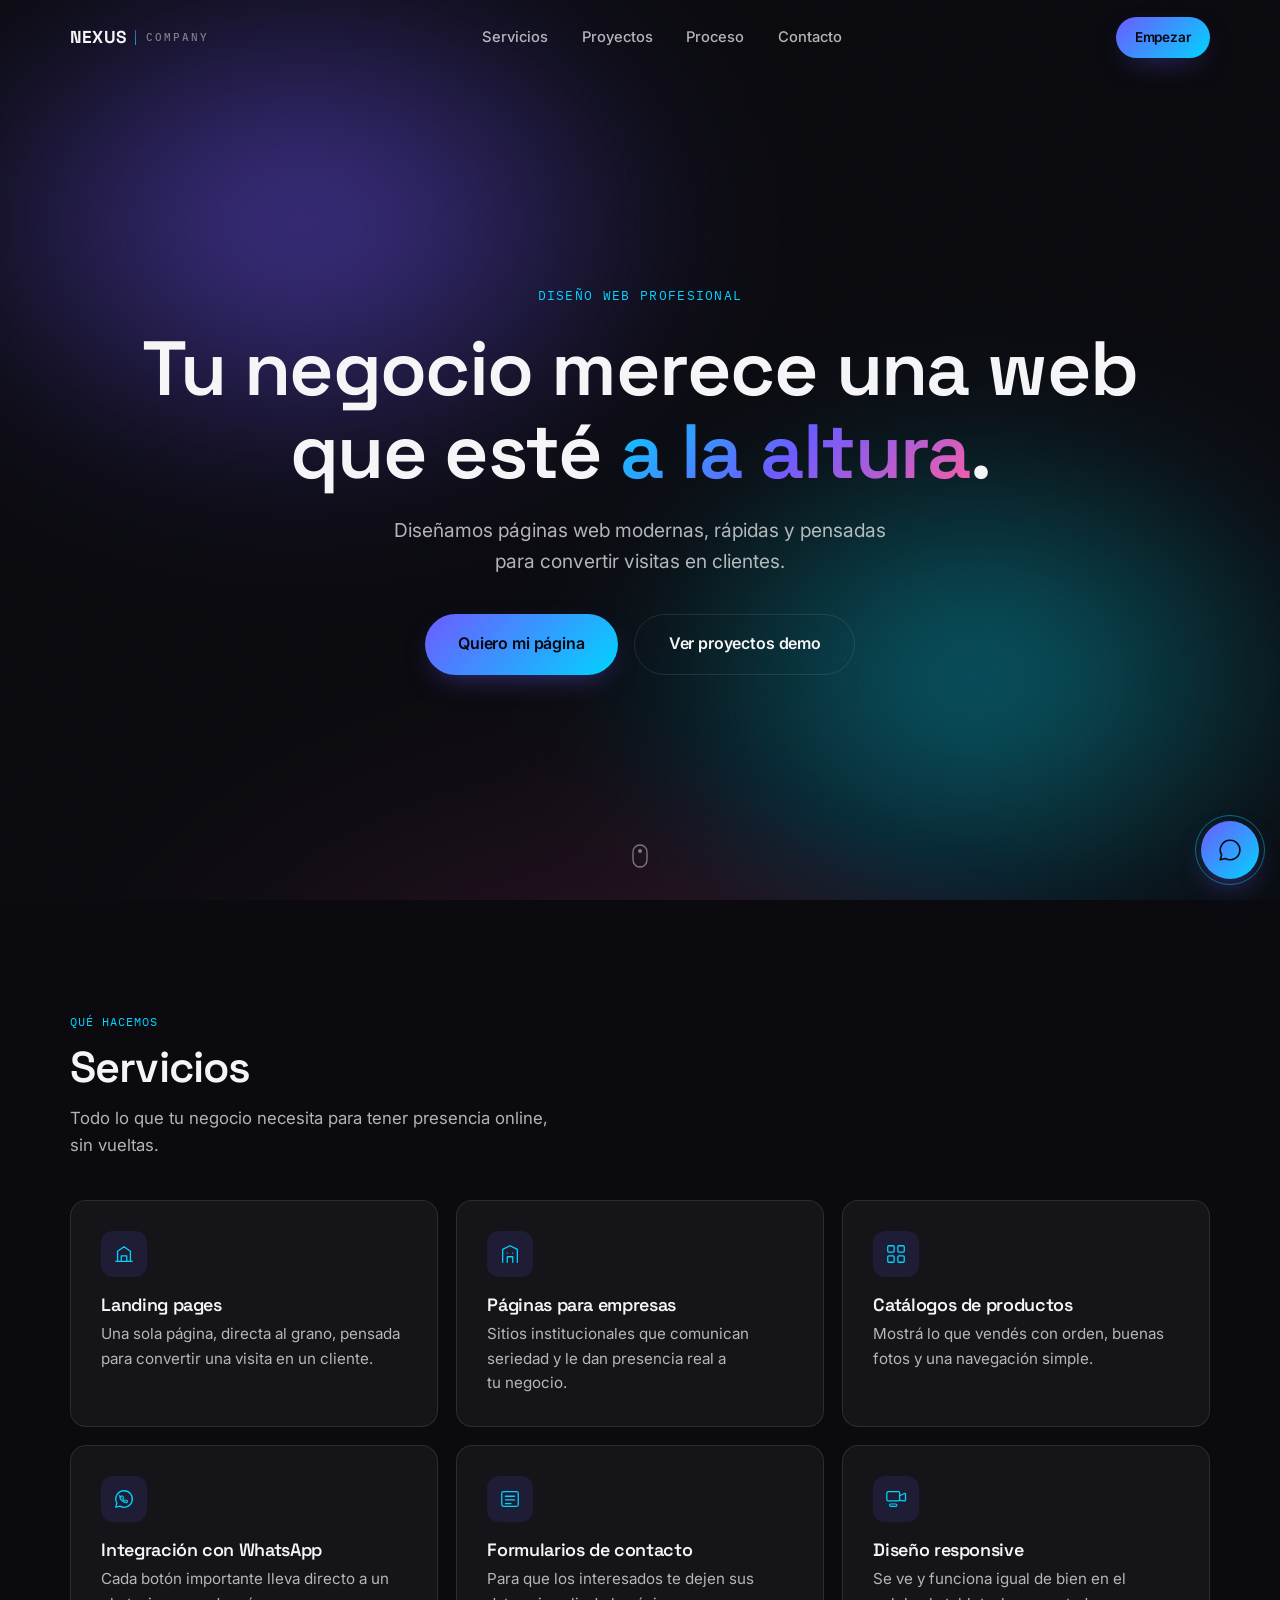
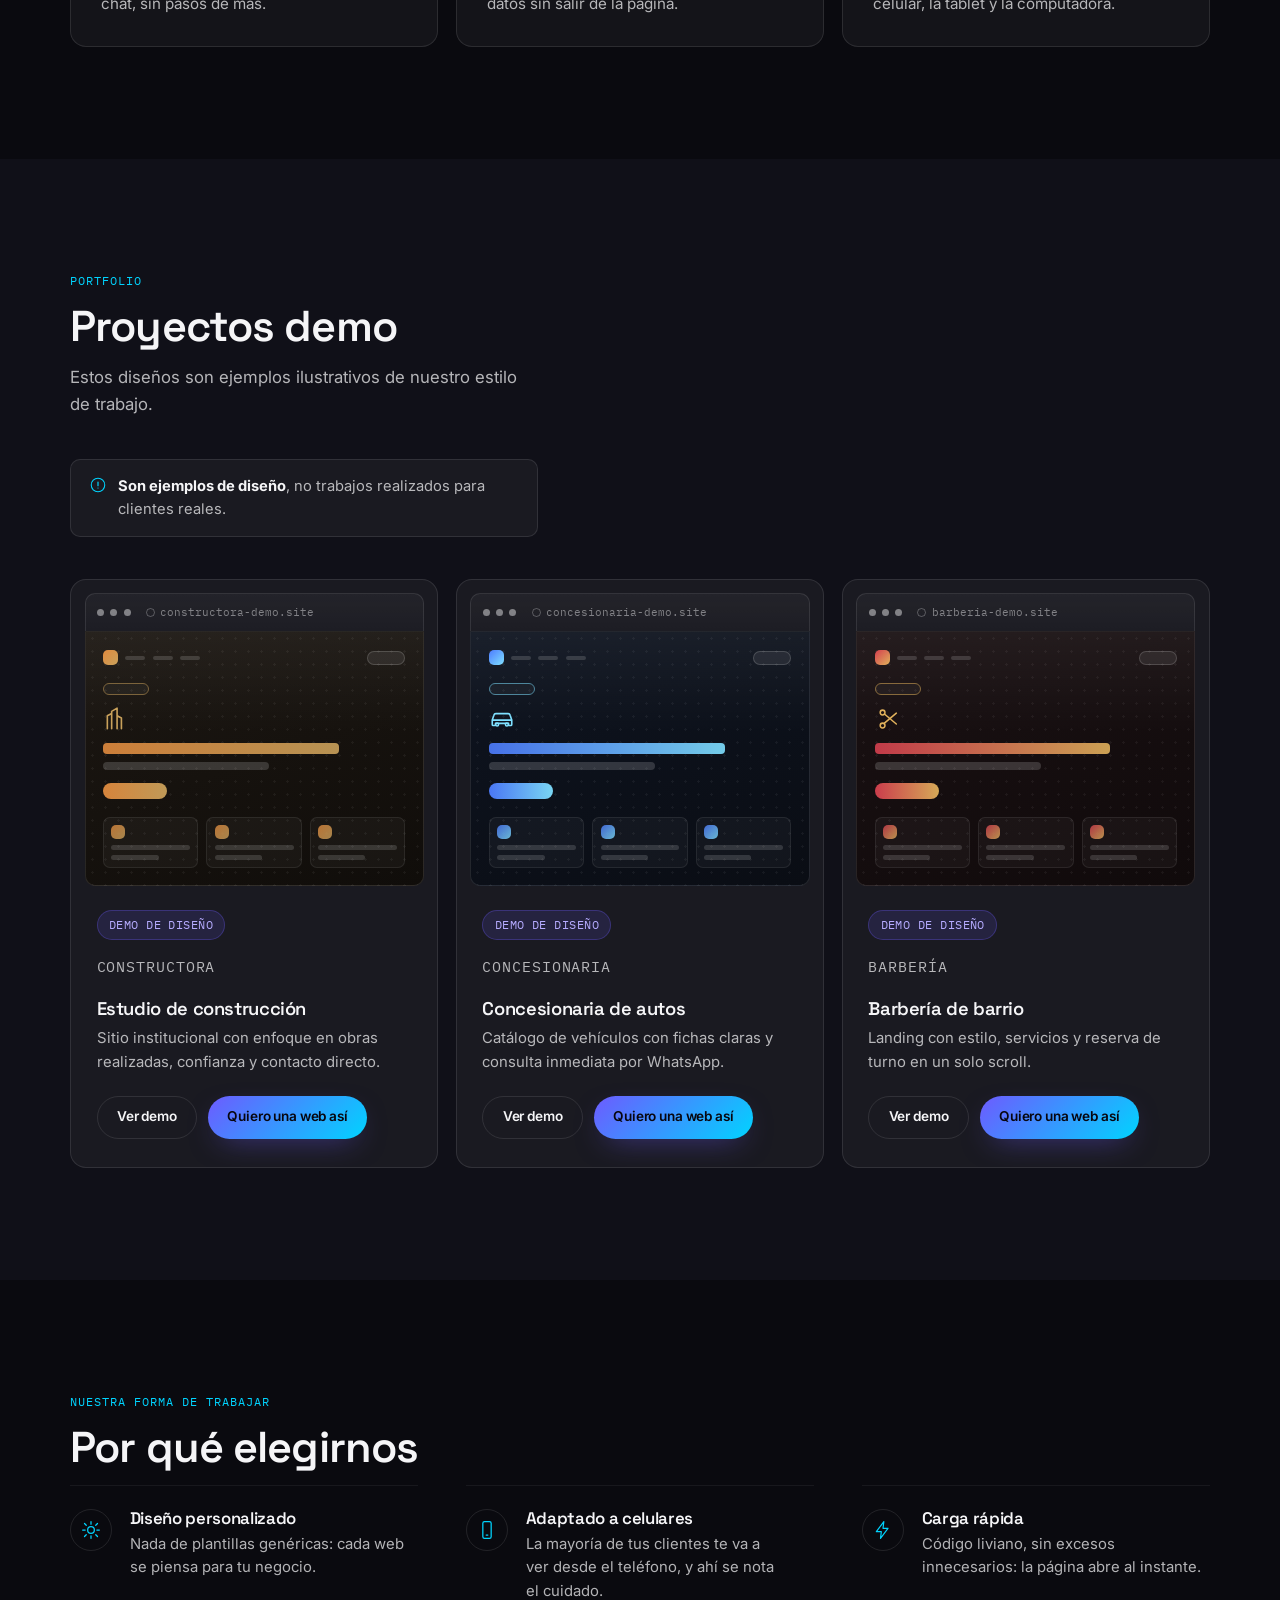
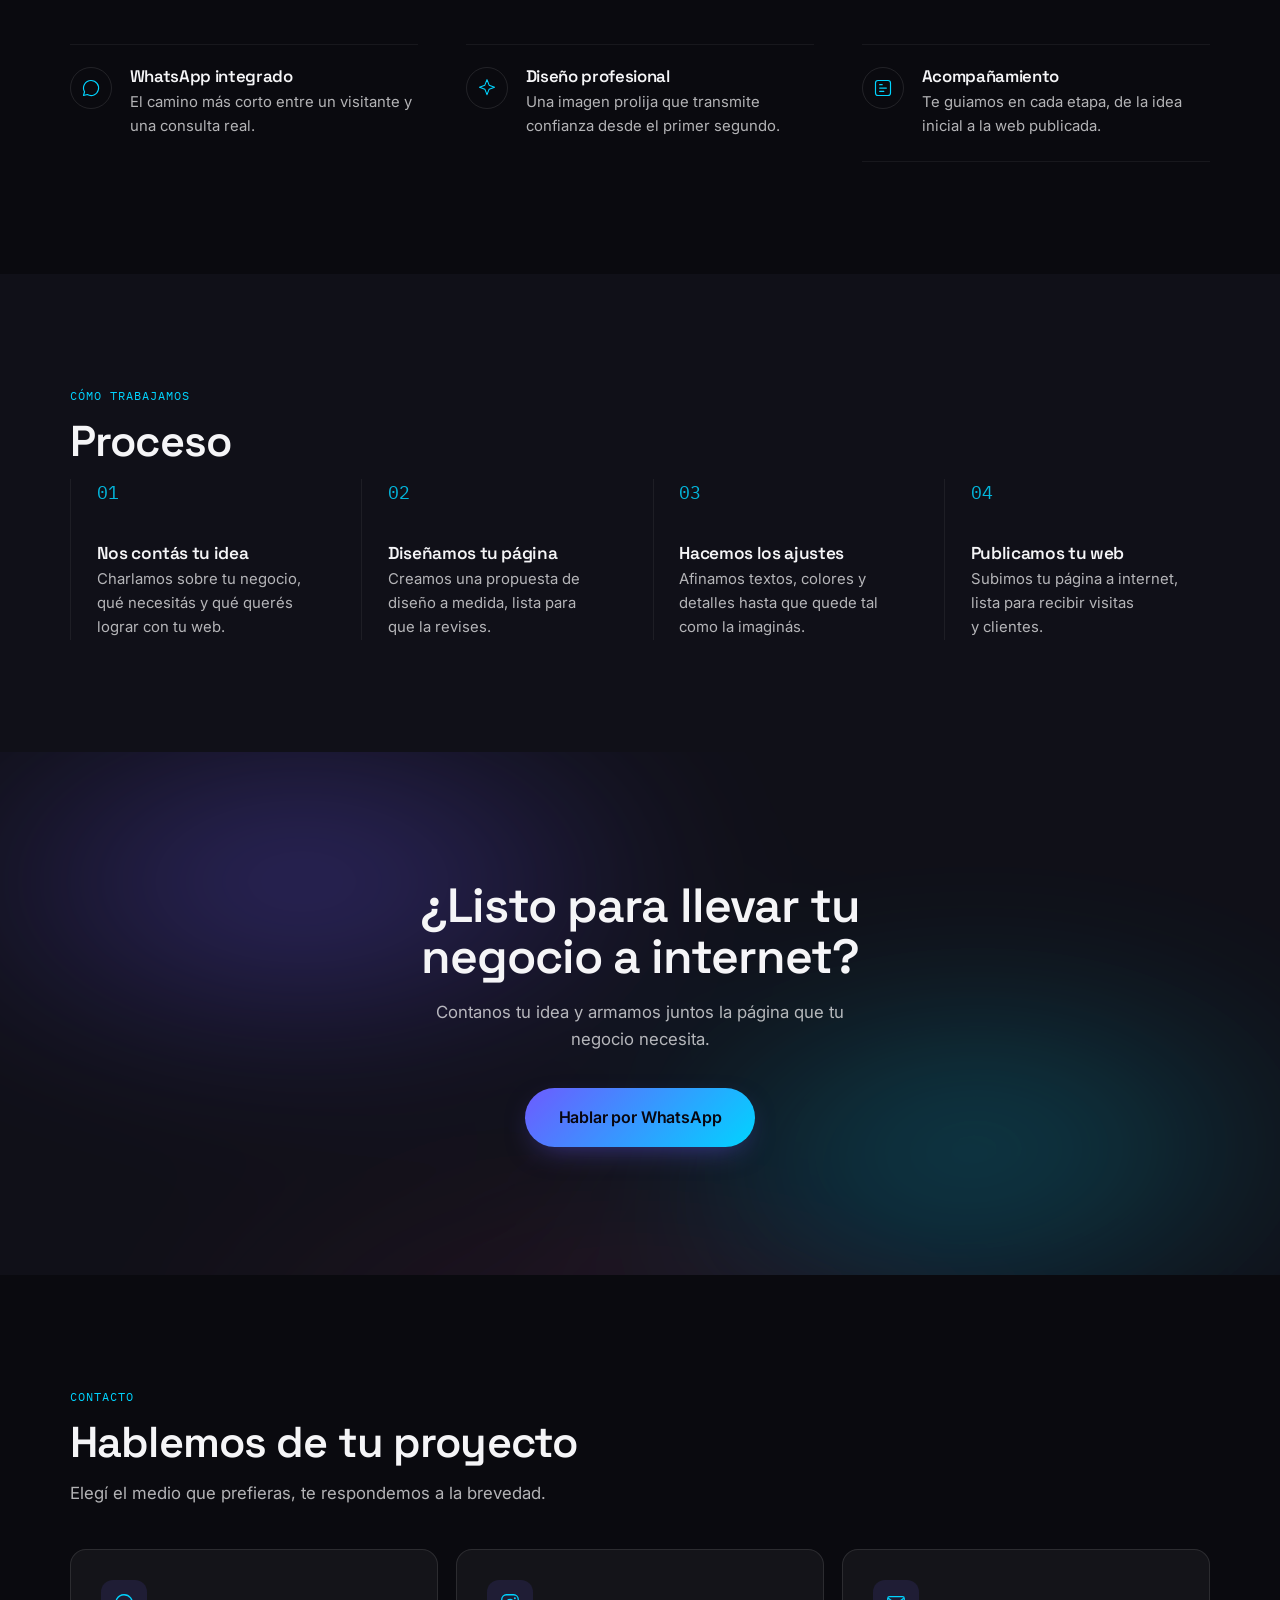
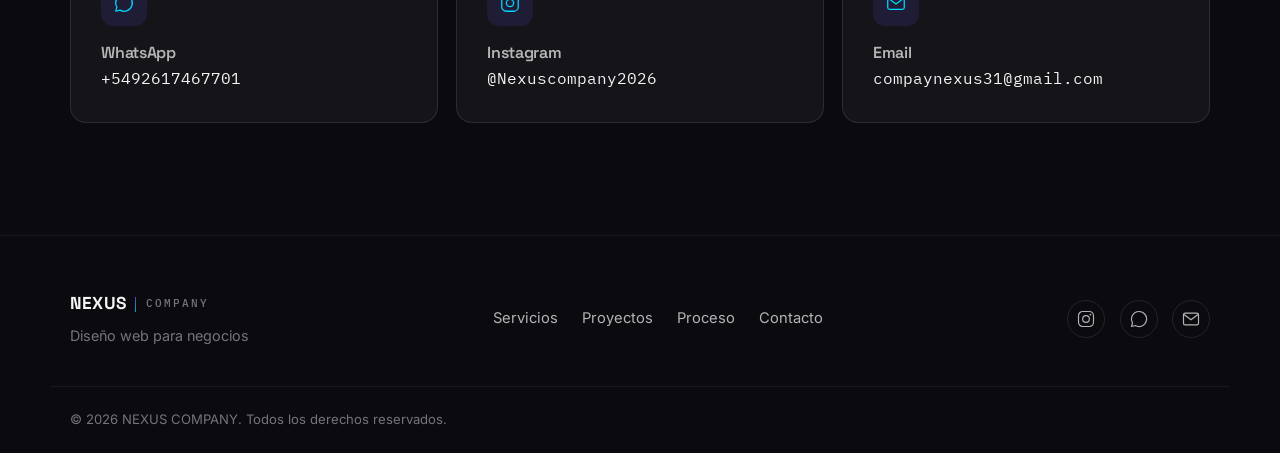
==== commit d31cedad: "Actualizar email e Instagram reales de contacto Co-Authored-By: Claude Sonnet 5 <noreply@anthropic.c" ====
--- a/index.html
+++ b/index.html
@@ -416,20 +416,20 @@
             <p data-contact="whatsappDisplay">+54 9 00 0000-0000</p>
           </a>
 
-          <a class="card card-contact reveal" href="https://instagram.com/nexus.company" target="_blank" rel="noopener" data-contact-link="instagram">
+          <a class="card card-contact reveal" href="https://instagram.com/Nexuscompany2026" target="_blank" rel="noopener" data-contact-link="instagram">
             <span class="card-icon">
               <svg viewBox="0 0 24 24" fill="none" aria-hidden="true"><rect x="3" y="3" width="18" height="18" rx="5" stroke="currentColor" stroke-width="1.4"/><circle cx="12" cy="12" r="4" stroke="currentColor" stroke-width="1.4"/><circle cx="17.3" cy="6.7" r="1.1" fill="currentColor"/></svg>
             </span>
             <h3>Instagram</h3>
-            <p data-contact="instagram">@nexus.company</p>
+            <p data-contact="instagram">@Nexuscompany2026</p>
           </a>
 
-          <a class="card card-contact reveal" href="mailto:hola@nexuscompany.com" data-contact-link="email">
+          <a class="card card-contact reveal" href="mailto:compaynexus31@gmail.com" data-contact-link="email">
             <span class="card-icon">
               <svg viewBox="0 0 24 24" fill="none" aria-hidden="true"><rect x="3" y="5" width="18" height="14" rx="2" stroke="currentColor" stroke-width="1.4"/><path d="m4 7 8 6 8-6" stroke="currentColor" stroke-width="1.4" stroke-linecap="round" stroke-linejoin="round"/></svg>
             </span>
             <h3>Email</h3>
-            <p data-contact="email">hola@nexuscompany.com</p>
+            <p data-contact="email">compaynexus31@gmail.com</p>
           </a>
         </div>
       </div>
@@ -453,13 +453,13 @@
       </nav>
 
       <div class="footer-social">
-        <a href="https://instagram.com/nexus.company" target="_blank" rel="noopener" aria-label="Instagram de NEXUS COMPANY">
+        <a href="https://instagram.com/Nexuscompany2026" target="_blank" rel="noopener" aria-label="Instagram de NEXUS COMPANY">
           <svg width="20" height="20" viewBox="0 0 24 24" fill="none" aria-hidden="true"><rect x="3" y="3" width="18" height="18" rx="5" stroke="currentColor" stroke-width="1.4"/><circle cx="12" cy="12" r="4" stroke="currentColor" stroke-width="1.4"/><circle cx="17.3" cy="6.7" r="1.1" fill="currentColor"/></svg>
         </a>
         <a data-whatsapp href="https://wa.me/5492617467701" target="_blank" rel="noopener" aria-label="WhatsApp de NEXUS COMPANY">
           <svg width="20" height="20" viewBox="0 0 24 24" fill="none" aria-hidden="true"><path d="M12 3a9 9 0 0 0-7.75 13.5L3 21l4.6-1.21A9 9 0 1 0 12 3Z" stroke="currentColor" stroke-width="1.4" stroke-linejoin="round"/></svg>
         </a>
-        <a href="mailto:hola@nexuscompany.com" aria-label="Email de NEXUS COMPANY">
+        <a href="mailto:compaynexus31@gmail.com" aria-label="Email de NEXUS COMPANY">
           <svg width="20" height="20" viewBox="0 0 24 24" fill="none" aria-hidden="true"><rect x="3" y="5" width="18" height="14" rx="2" stroke="currentColor" stroke-width="1.4"/><path d="m4 7 8 6 8-6" stroke="currentColor" stroke-width="1.4" stroke-linecap="round" stroke-linejoin="round"/></svg>
         </a>
       </div>
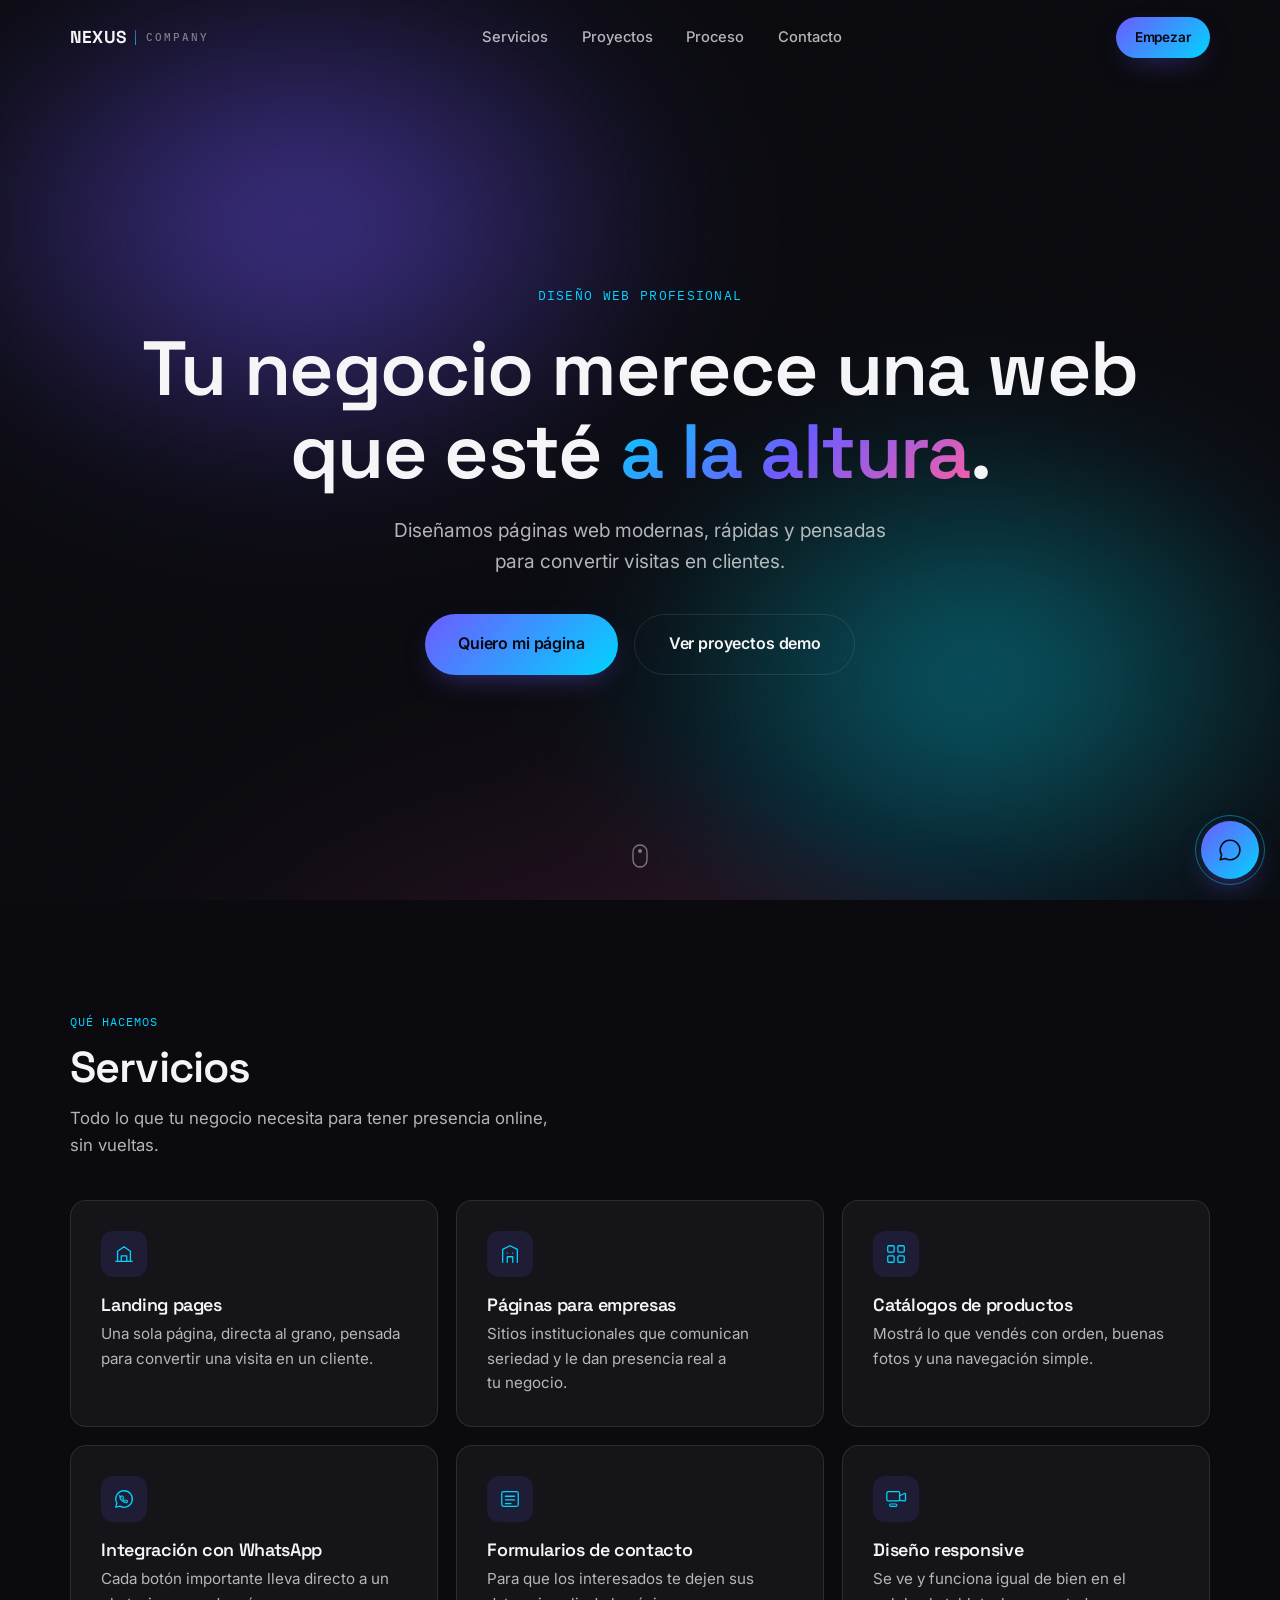
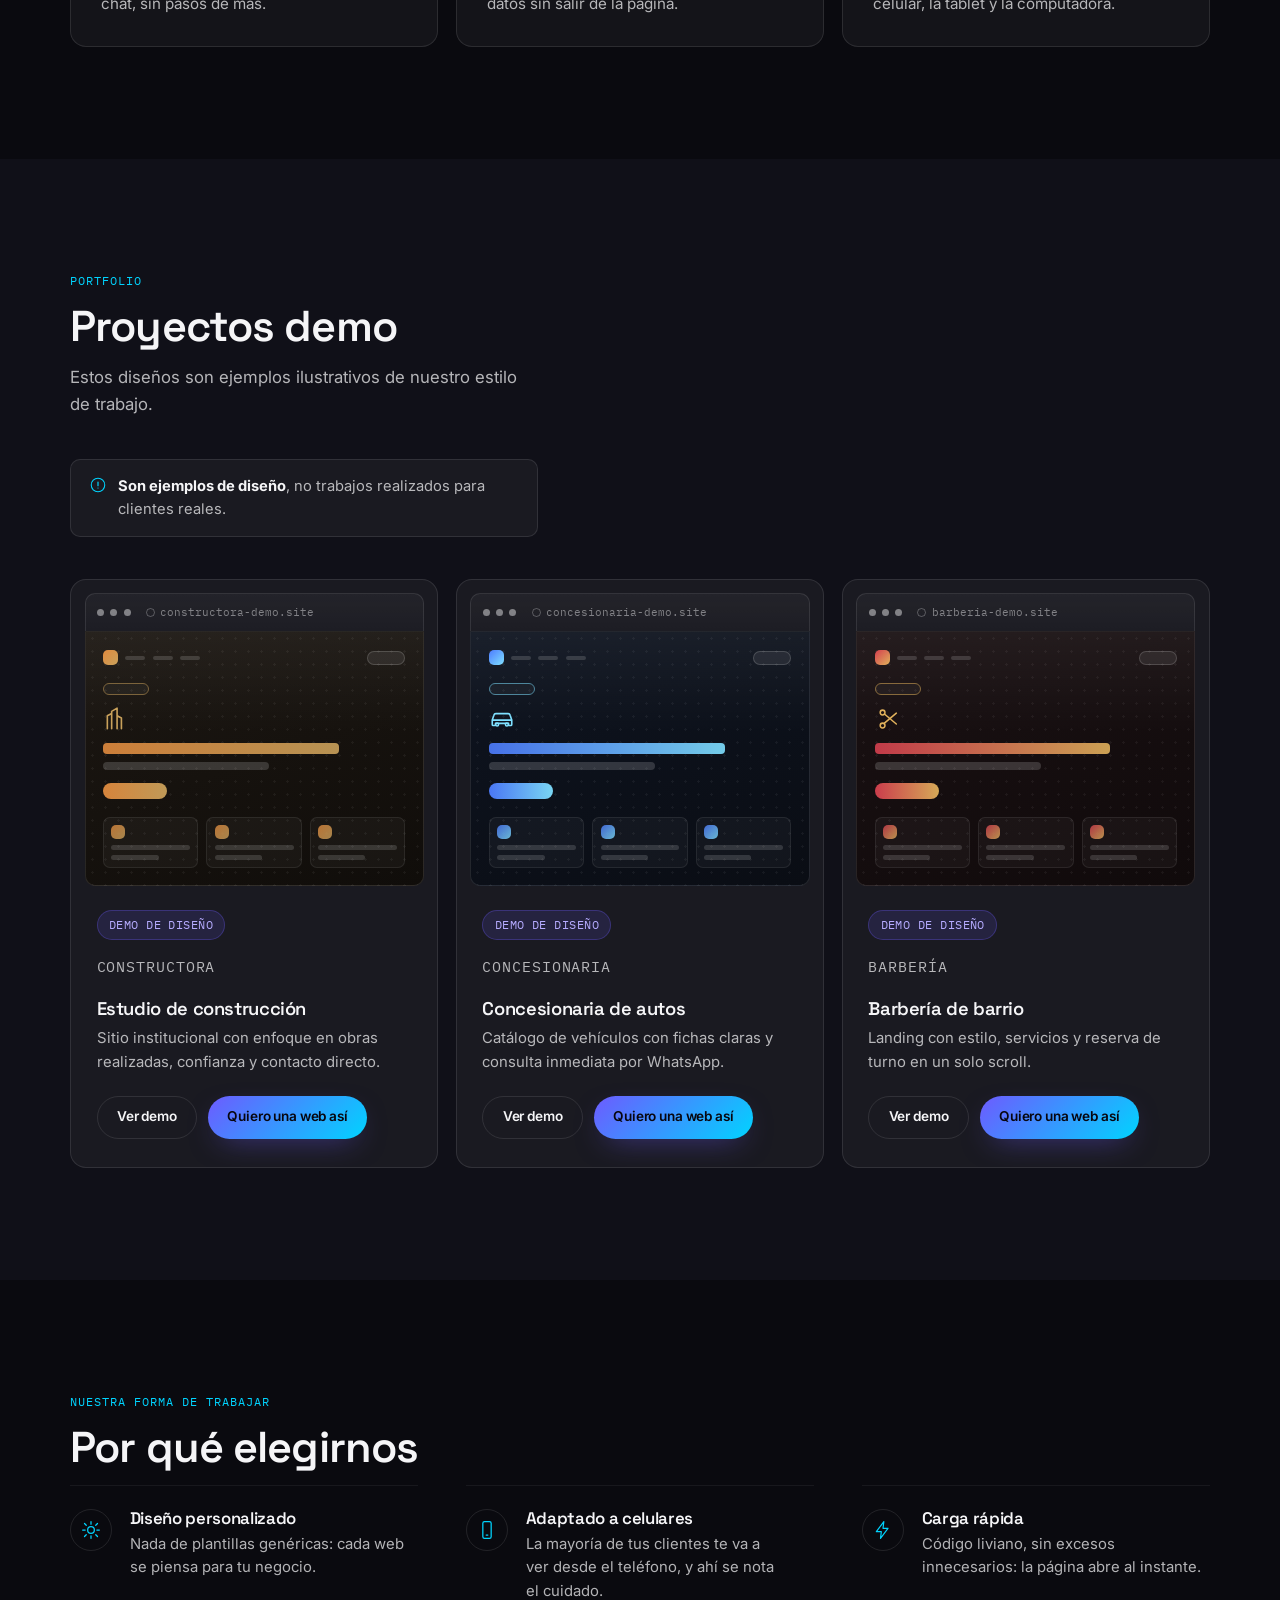
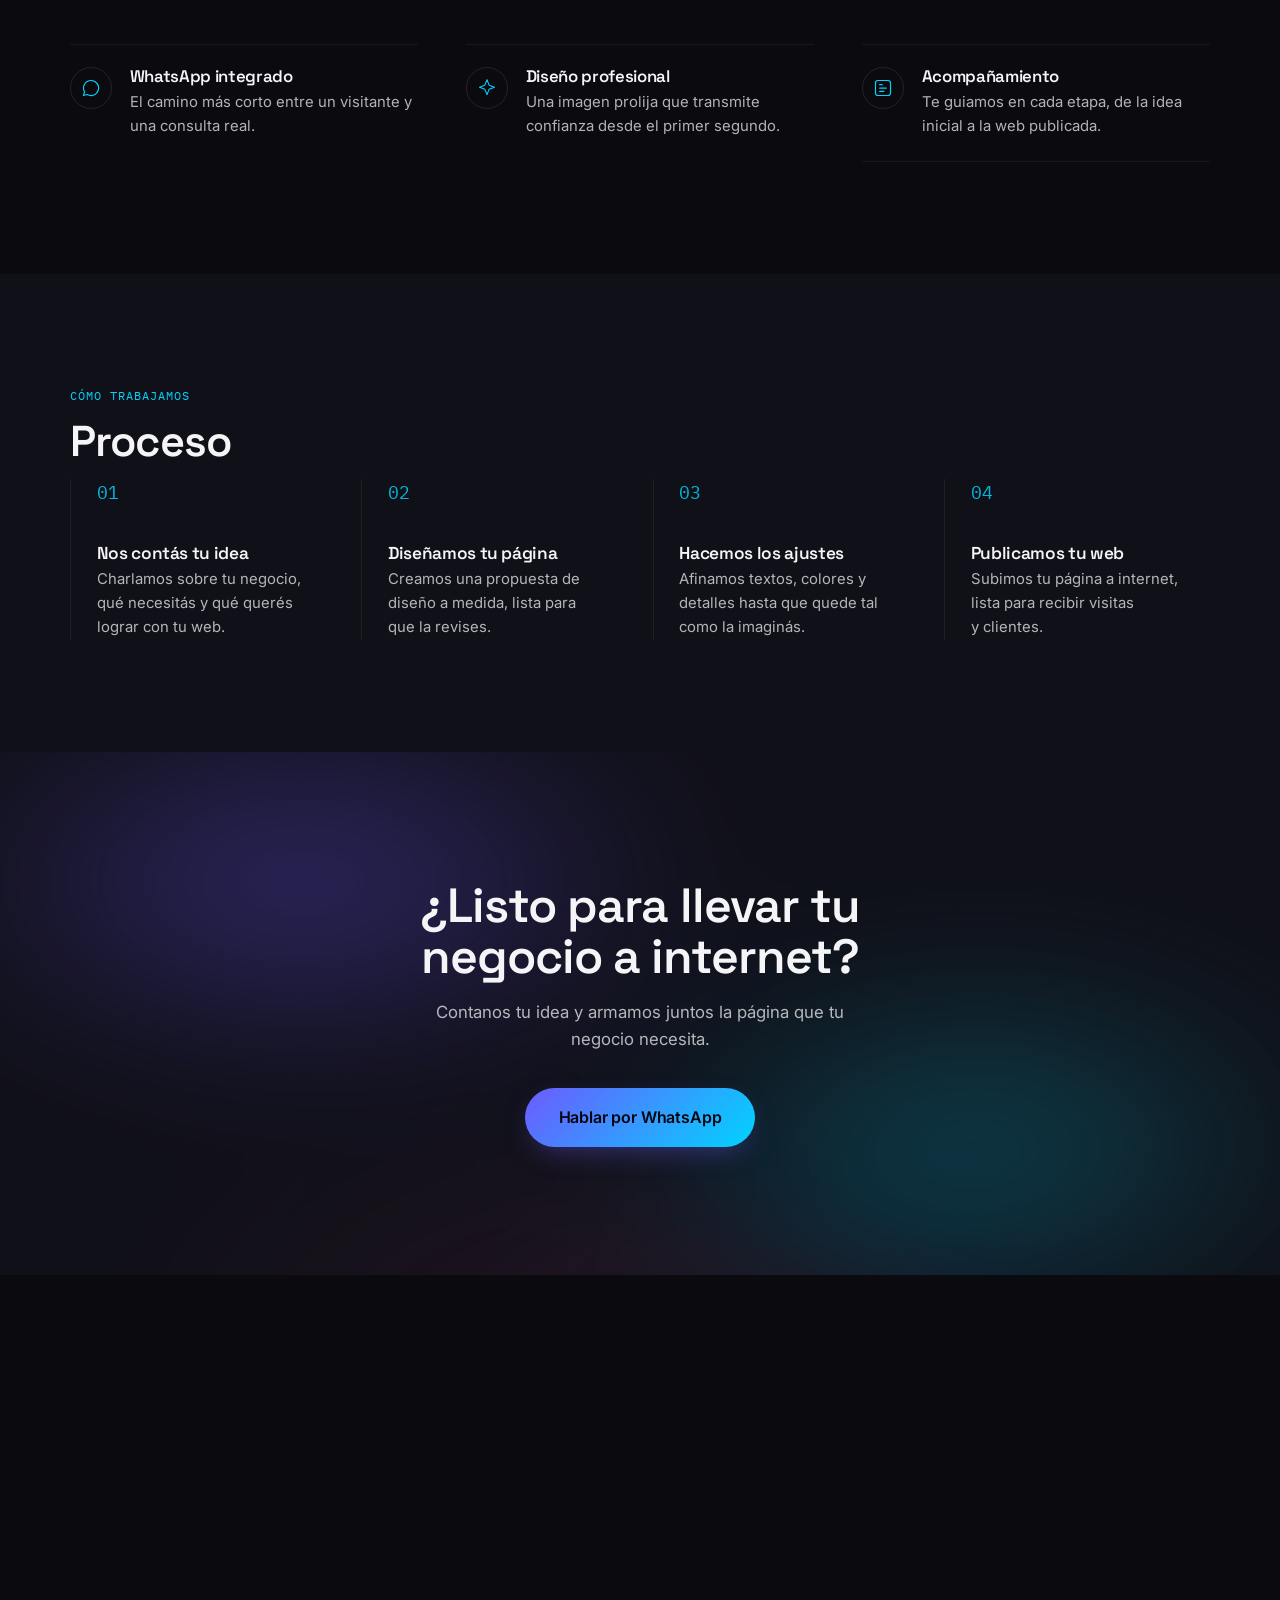
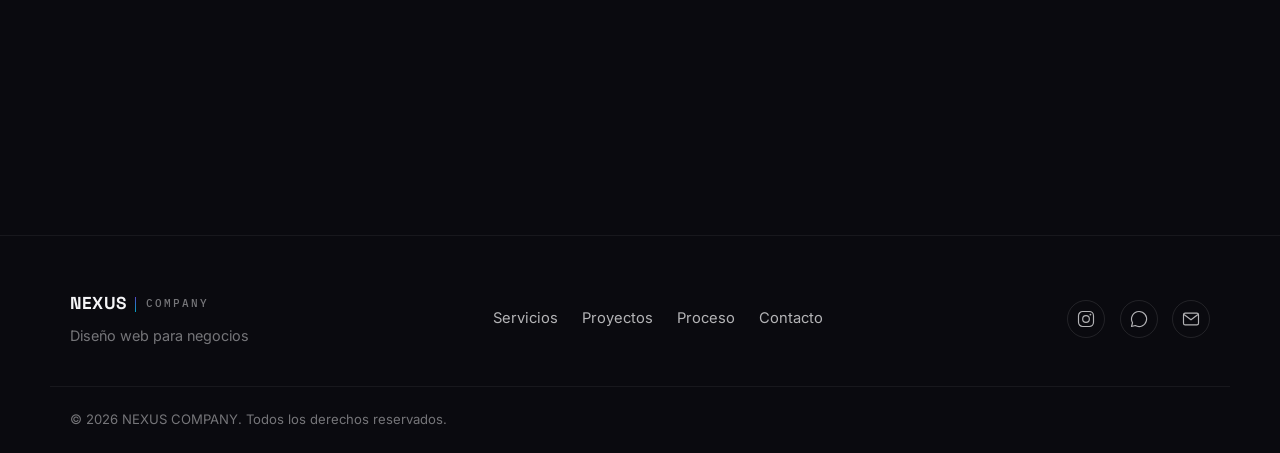
==== commit 24fb0815: "Actualizar número de WhatsApp Co-Authored-By: Claude Sonnet 5 <noreply@anthropic.com>" ====
--- a/index.html
+++ b/index.html
@@ -37,7 +37,7 @@
       </nav>
 
       <a class="btn btn-primary btn-sm nav-cta" data-whatsapp
-         href="https://wa.me/5492617467701?text=Hola%2C%20quiero%20mi%20p%C3%A1gina%20web"
+         href="https://wa.me/5492617199072?text=Hola%2C%20quiero%20mi%20p%C3%A1gina%20web"
          target="_blank" rel="noopener">Empezar</a>
 
       <button class="nav-toggle" data-nav-toggle aria-expanded="false" aria-controls="mobile-menu" aria-label="Abrir menú">
@@ -53,7 +53,7 @@
         <a href="#contacto">Contacto</a>
       </nav>
       <a class="btn btn-primary" data-whatsapp
-         href="https://wa.me/5492617467701?text=Hola%2C%20quiero%20mi%20p%C3%A1gina%20web"
+         href="https://wa.me/5492617199072?text=Hola%2C%20quiero%20mi%20p%C3%A1gina%20web"
          target="_blank" rel="noopener">Hablar por WhatsApp</a>
     </div>
   </header>
@@ -76,7 +76,7 @@
         </p>
         <div class="hero-actions reveal">
           <a class="btn btn-primary btn-lg" data-whatsapp
-             href="https://wa.me/5492617467701?text=Hola%2C%20quiero%20mi%20p%C3%A1gina%20web"
+             href="https://wa.me/5492617199072?text=Hola%2C%20quiero%20mi%20p%C3%A1gina%20web"
              target="_blank" rel="noopener">
             Quiero mi página
           </a>
@@ -202,7 +202,7 @@
               <div class="card-demo-actions">
                 <a class="btn btn-ghost btn-sm" href="demos/constructora.html" target="_blank" rel="noopener">Ver demo</a>
                 <a class="btn btn-primary btn-sm" data-whatsapp data-wa-text="Hola, necesito una página web para mi constructora"
-                   href="https://wa.me/5492617467701?text=Hola%2C%20necesito%20una%20p%C3%A1gina%20web%20para%20mi%20constructora"
+                   href="https://wa.me/5492617199072?text=Hola%2C%20necesito%20una%20p%C3%A1gina%20web%20para%20mi%20constructora"
                    target="_blank" rel="noopener">Quiero una web así</a>
               </div>
             </div>
@@ -242,7 +242,7 @@
               <div class="card-demo-actions">
                 <a class="btn btn-ghost btn-sm" href="demos/concesionaria.html" target="_blank" rel="noopener">Ver demo</a>
                 <a class="btn btn-primary btn-sm" data-whatsapp data-wa-text="Hola, necesito una página web para mi concesionaria"
-                   href="https://wa.me/5492617467701?text=Hola%2C%20necesito%20una%20p%C3%A1gina%20web%20para%20mi%20concesionaria"
+                   href="https://wa.me/5492617199072?text=Hola%2C%20necesito%20una%20p%C3%A1gina%20web%20para%20mi%20concesionaria"
                    target="_blank" rel="noopener">Quiero una web así</a>
               </div>
             </div>
@@ -282,7 +282,7 @@
               <div class="card-demo-actions">
                 <a class="btn btn-ghost btn-sm" href="demos/barberia.html" target="_blank" rel="noopener">Ver demo</a>
                 <a class="btn btn-primary btn-sm" data-whatsapp data-wa-text="Hola, necesito una página web para mi barbería"
-                   href="https://wa.me/5492617467701?text=Hola%2C%20necesito%20una%20p%C3%A1gina%20web%20para%20mi%20barber%C3%ADa"
+                   href="https://wa.me/5492617199072?text=Hola%2C%20necesito%20una%20p%C3%A1gina%20web%20para%20mi%20barber%C3%ADa"
                    target="_blank" rel="noopener">Quiero una web así</a>
               </div>
             </div>
@@ -391,7 +391,7 @@
         <h2>¿Listo para llevar tu negocio a internet?</h2>
         <p>Contanos tu idea y armamos juntos la página que tu negocio necesita.</p>
         <a class="btn btn-primary btn-lg" data-whatsapp
-           href="https://wa.me/5492617467701?text=Hola%2C%20quiero%20mi%20p%C3%A1gina%20web"
+           href="https://wa.me/5492617199072?text=Hola%2C%20quiero%20mi%20p%C3%A1gina%20web"
            target="_blank" rel="noopener">
           Hablar por WhatsApp
         </a>
@@ -407,7 +407,7 @@
 
         <div class="grid grid-contact">
           <a class="card card-contact reveal" data-whatsapp
-             href="https://wa.me/5492617467701?text=Hola%2C%20quiero%20mi%20p%C3%A1gina%20web"
+             href="https://wa.me/5492617199072?text=Hola%2C%20quiero%20mi%20p%C3%A1gina%20web"
              target="_blank" rel="noopener">
             <span class="card-icon">
               <svg viewBox="0 0 24 24" fill="none" aria-hidden="true"><path d="M12 3a9 9 0 0 0-7.75 13.5L3 21l4.6-1.21A9 9 0 1 0 12 3Z" stroke="currentColor" stroke-width="1.4" stroke-linejoin="round"/></svg>
@@ -456,7 +456,7 @@
         <a href="https://instagram.com/Nexuscompany2026" target="_blank" rel="noopener" aria-label="Instagram de NEXUS COMPANY">
           <svg width="20" height="20" viewBox="0 0 24 24" fill="none" aria-hidden="true"><rect x="3" y="3" width="18" height="18" rx="5" stroke="currentColor" stroke-width="1.4"/><circle cx="12" cy="12" r="4" stroke="currentColor" stroke-width="1.4"/><circle cx="17.3" cy="6.7" r="1.1" fill="currentColor"/></svg>
         </a>
-        <a data-whatsapp href="https://wa.me/5492617467701" target="_blank" rel="noopener" aria-label="WhatsApp de NEXUS COMPANY">
+        <a data-whatsapp href="https://wa.me/5492617199072" target="_blank" rel="noopener" aria-label="WhatsApp de NEXUS COMPANY">
           <svg width="20" height="20" viewBox="0 0 24 24" fill="none" aria-hidden="true"><path d="M12 3a9 9 0 0 0-7.75 13.5L3 21l4.6-1.21A9 9 0 1 0 12 3Z" stroke="currentColor" stroke-width="1.4" stroke-linejoin="round"/></svg>
         </a>
         <a href="mailto:compaynexus31@gmail.com" aria-label="Email de NEXUS COMPANY">
@@ -471,7 +471,7 @@
 
   <!-- WhatsApp flotante -->
   <a class="whatsapp-float" data-whatsapp
-     href="https://wa.me/5492617467701?text=Hola%2C%20quiero%20mi%20p%C3%A1gina%20web"
+     href="https://wa.me/5492617199072?text=Hola%2C%20quiero%20mi%20p%C3%A1gina%20web"
      target="_blank" rel="noopener" aria-label="Escribinos por WhatsApp">
     <svg width="26" height="26" viewBox="0 0 24 24" fill="none" aria-hidden="true"><path d="M12 3a9 9 0 0 0-7.75 13.5L3 21l4.6-1.21A9 9 0 1 0 12 3Z" stroke="currentColor" stroke-width="1.5" stroke-linejoin="round"/></svg>
   </a>
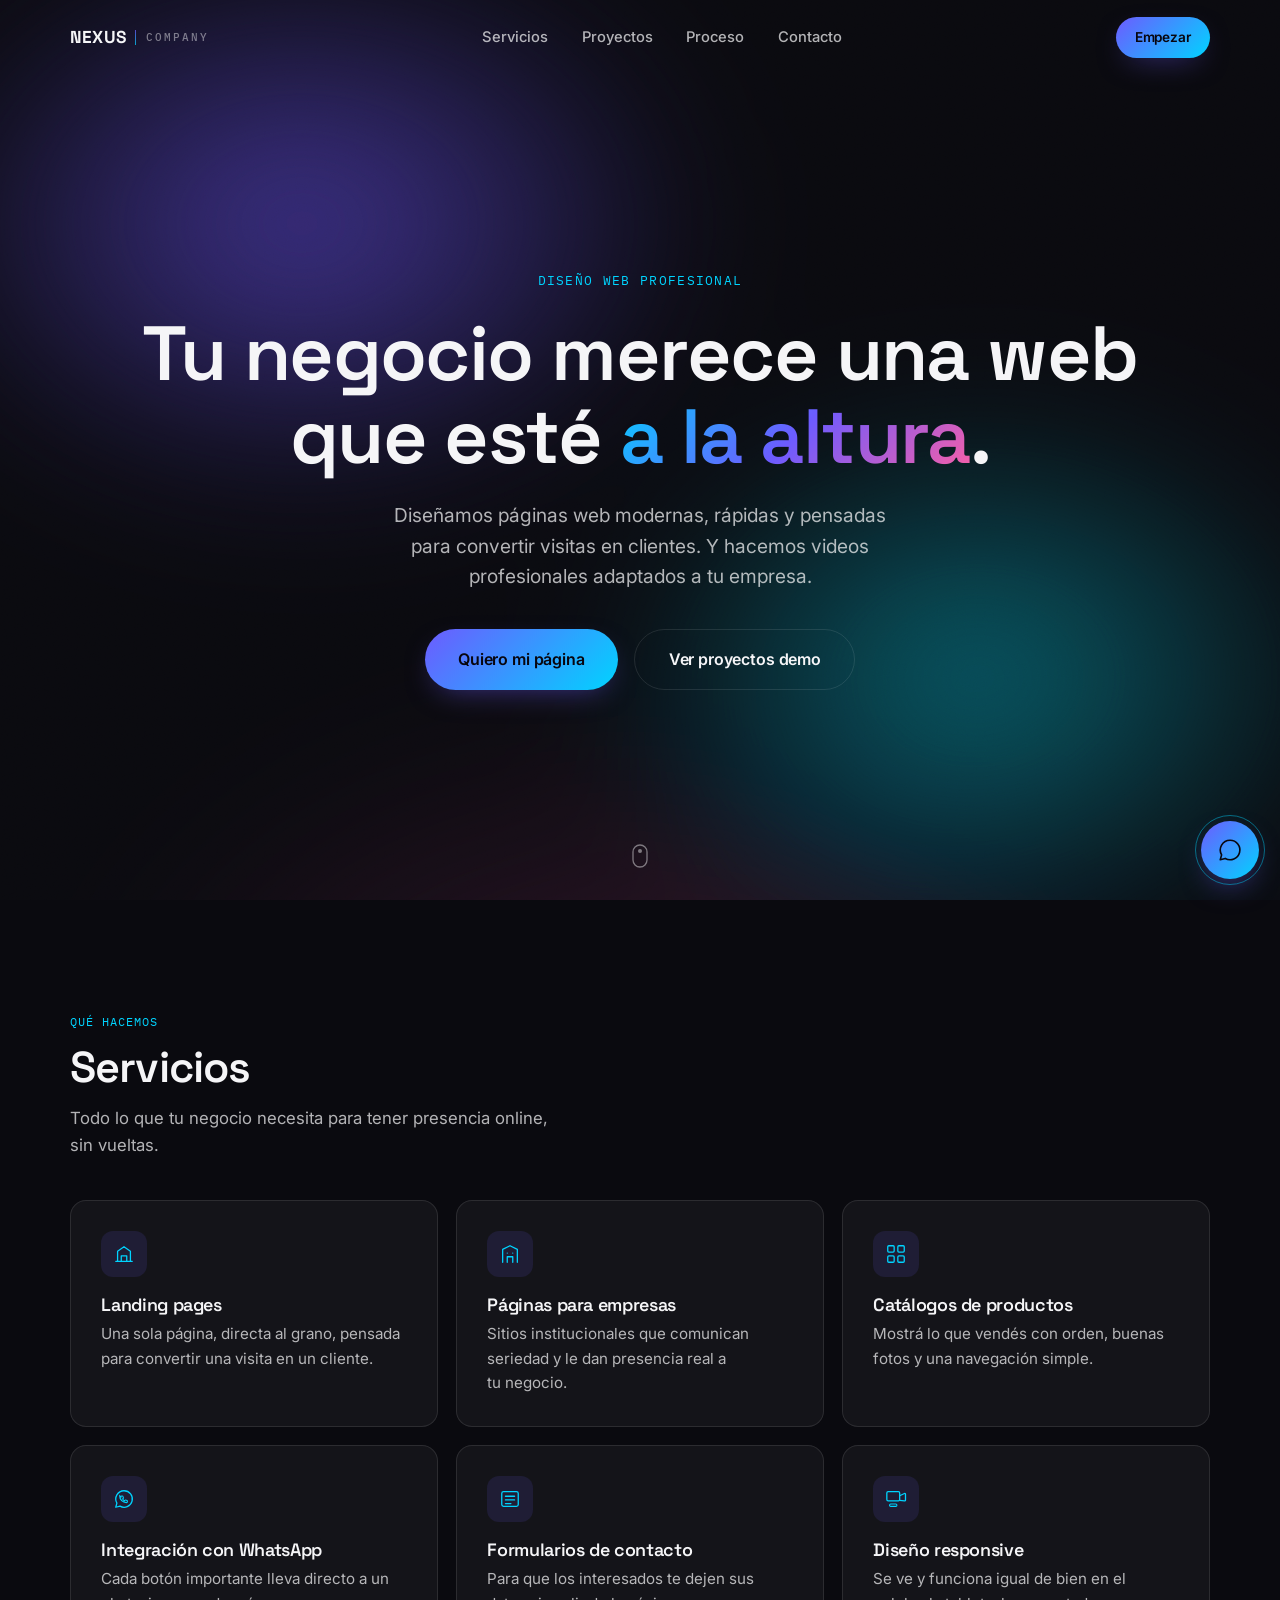
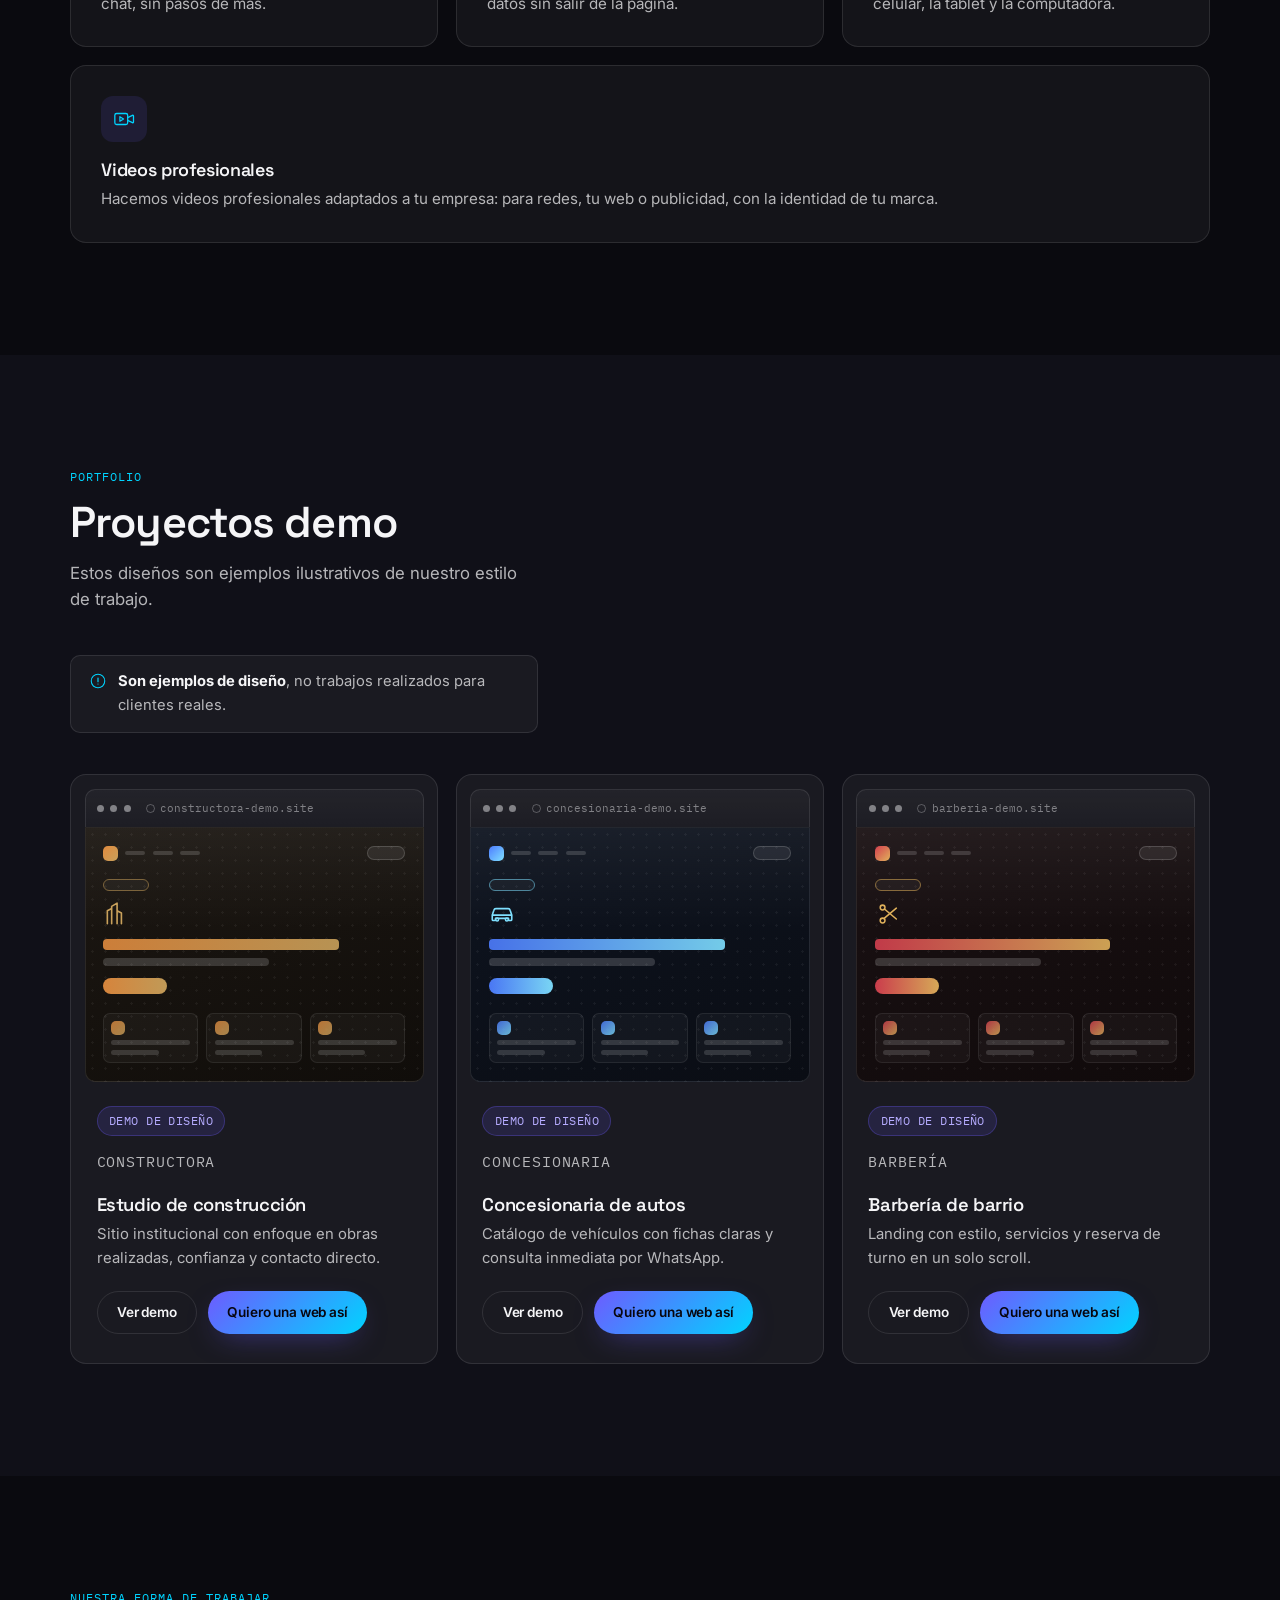
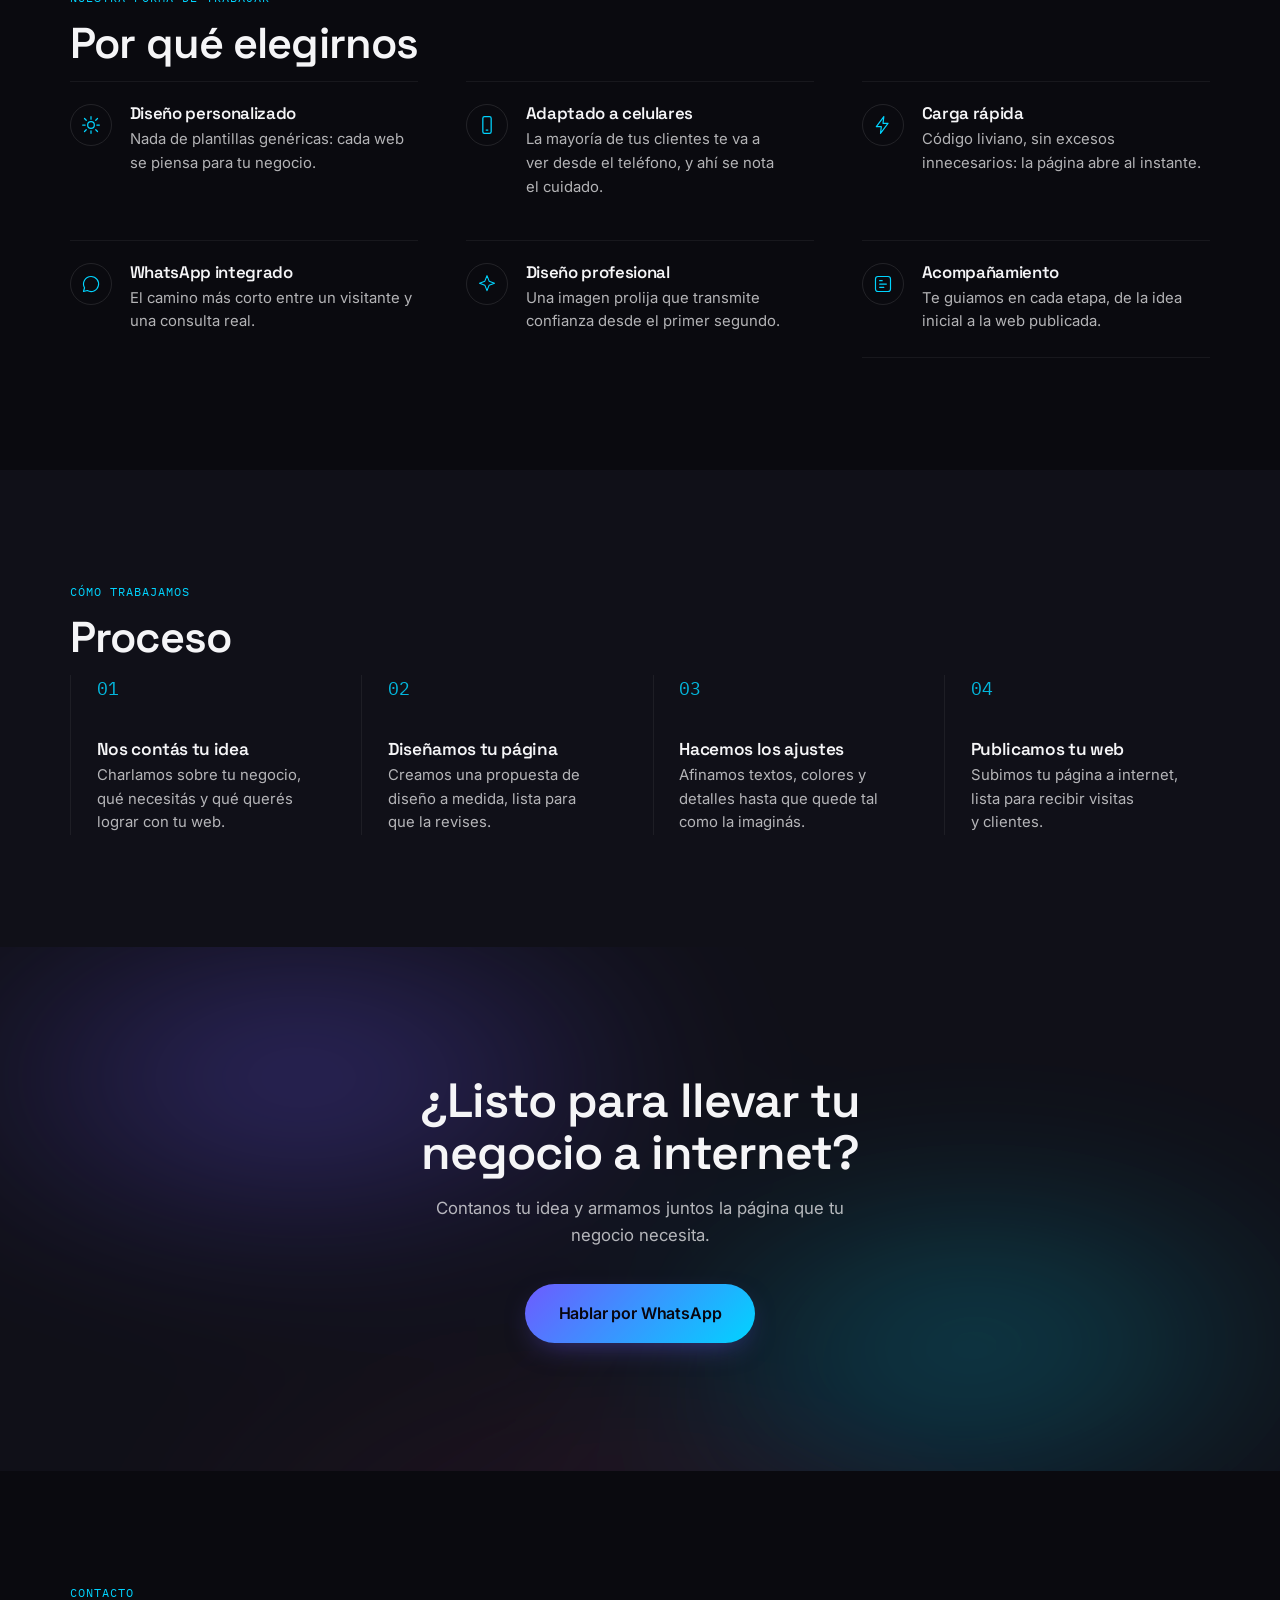
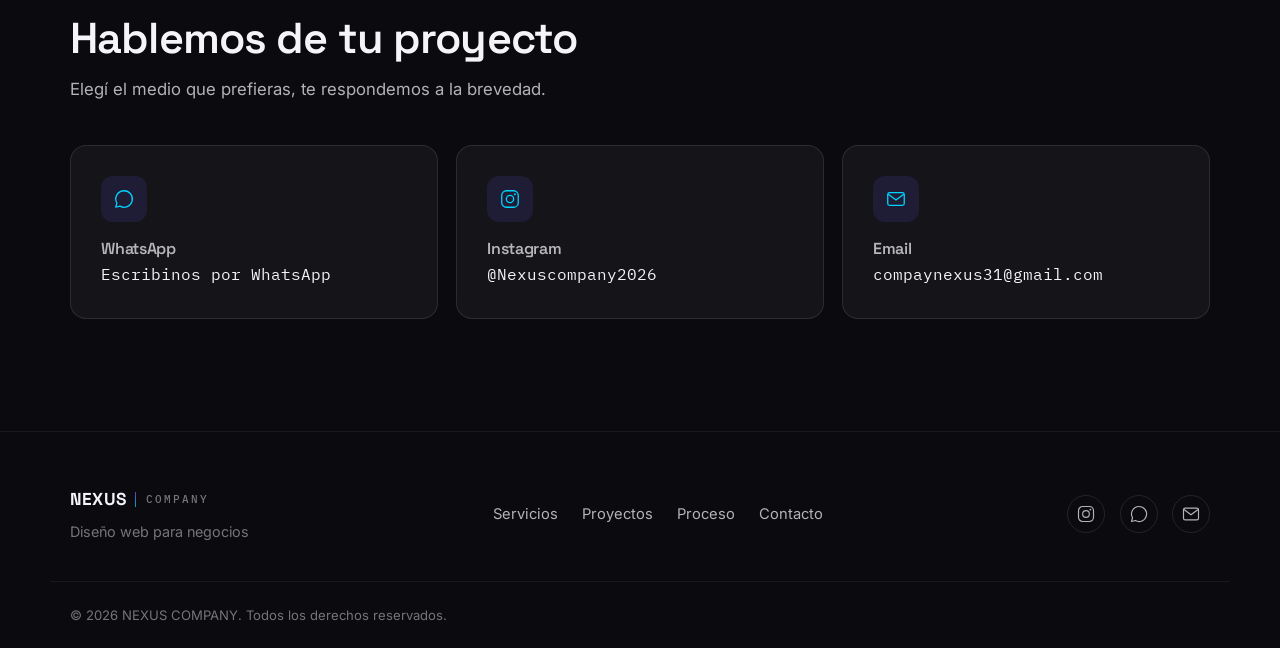
==== commit f81b87e0: "Sacar número de teléfono visible y agregar videos profesionales Co-Authored-By: Claude Opus 5.5 <nor" ====
--- a/index.html
+++ b/index.html
@@ -4,7 +4,7 @@
   <meta charset="UTF-8" />
   <meta name="viewport" content="width=device-width, initial-scale=1, viewport-fit=cover" />
   <title>NEXUS COMPANY — Diseño de páginas web modernas para negocios</title>
-  <meta name="description" content="NEXUS COMPANY diseña páginas web modernas, rápidas y pensadas para convertir visitas en clientes. Landing pages, sitios institucionales y catálogos con integración a WhatsApp." />
+  <meta name="description" content="NEXUS COMPANY diseña páginas web modernas, rápidas y pensadas para convertir visitas en clientes. Landing pages, sitios institucionales y catálogos con integración a WhatsApp. También hacemos videos profesionales adaptados a cada empresa." />
   <meta name="theme-color" content="#0a0a0f" />
 
   <!-- Open Graph -->
@@ -72,7 +72,7 @@
           que esté <em>a la altura</em>.
         </h1>
         <p class="hero-sub reveal">
-          Diseñamos páginas web modernas, rápidas y pensadas para convertir visitas en clientes.
+          Diseñamos páginas web modernas, rápidas y pensadas para convertir visitas en clientes. Y hacemos videos profesionales adaptados a tu empresa.
         </p>
         <div class="hero-actions reveal">
           <a class="btn btn-primary btn-lg" data-whatsapp
@@ -147,6 +147,14 @@
             </span>
             <h3>Diseño responsive</h3>
             <p>Se ve y funciona igual de bien en el celular, la tablet y la computadora.</p>
+          </article>
+
+          <article class="card card-service card-service--wide reveal" data-tilt>
+            <span class="card-icon">
+              <svg viewBox="0 0 24 24" fill="none" aria-hidden="true"><rect x="2" y="6" width="14" height="12" rx="2" stroke="currentColor" stroke-width="1.4"/><path d="M16 10.5 21.2 8a.8.8 0 0 1 1.15.72v6.56a.8.8 0 0 1-1.15.72L16 13.5" stroke="currentColor" stroke-width="1.4" stroke-linejoin="round"/><path d="m7.5 9.5 4 2.5-4 2.5v-5Z" stroke="currentColor" stroke-width="1.3" stroke-linejoin="round"/></svg>
+            </span>
+            <h3>Videos profesionales</h3>
+            <p>Hacemos videos profesionales adaptados a tu empresa: para redes, tu web o publicidad, con la identidad de tu marca.</p>
           </article>
 
         </div>
@@ -413,7 +421,7 @@
               <svg viewBox="0 0 24 24" fill="none" aria-hidden="true"><path d="M12 3a9 9 0 0 0-7.75 13.5L3 21l4.6-1.21A9 9 0 1 0 12 3Z" stroke="currentColor" stroke-width="1.4" stroke-linejoin="round"/></svg>
             </span>
             <h3>WhatsApp</h3>
-            <p data-contact="whatsappDisplay">+54 9 00 0000-0000</p>
+            <p>Escribinos por WhatsApp</p>
           </a>
 
           <a class="card card-contact reveal" href="https://instagram.com/Nexuscompany2026" target="_blank" rel="noopener" data-contact-link="instagram">
--- a/styles.css
+++ b/styles.css
@@ -207,6 +207,7 @@
 /* --- Service cards --- */
 .card-service h3 { font-size: 1.12rem; margin-bottom: .5rem; }
 .card-service p { color: var(--ink-soft); font-size: .95rem; }
+.card-service--wide { grid-column: 1 / -1; }
 .card-service:hover {
   transform: translateY(-6px);
   border-color: rgba(109, 91, 255, 0.35);
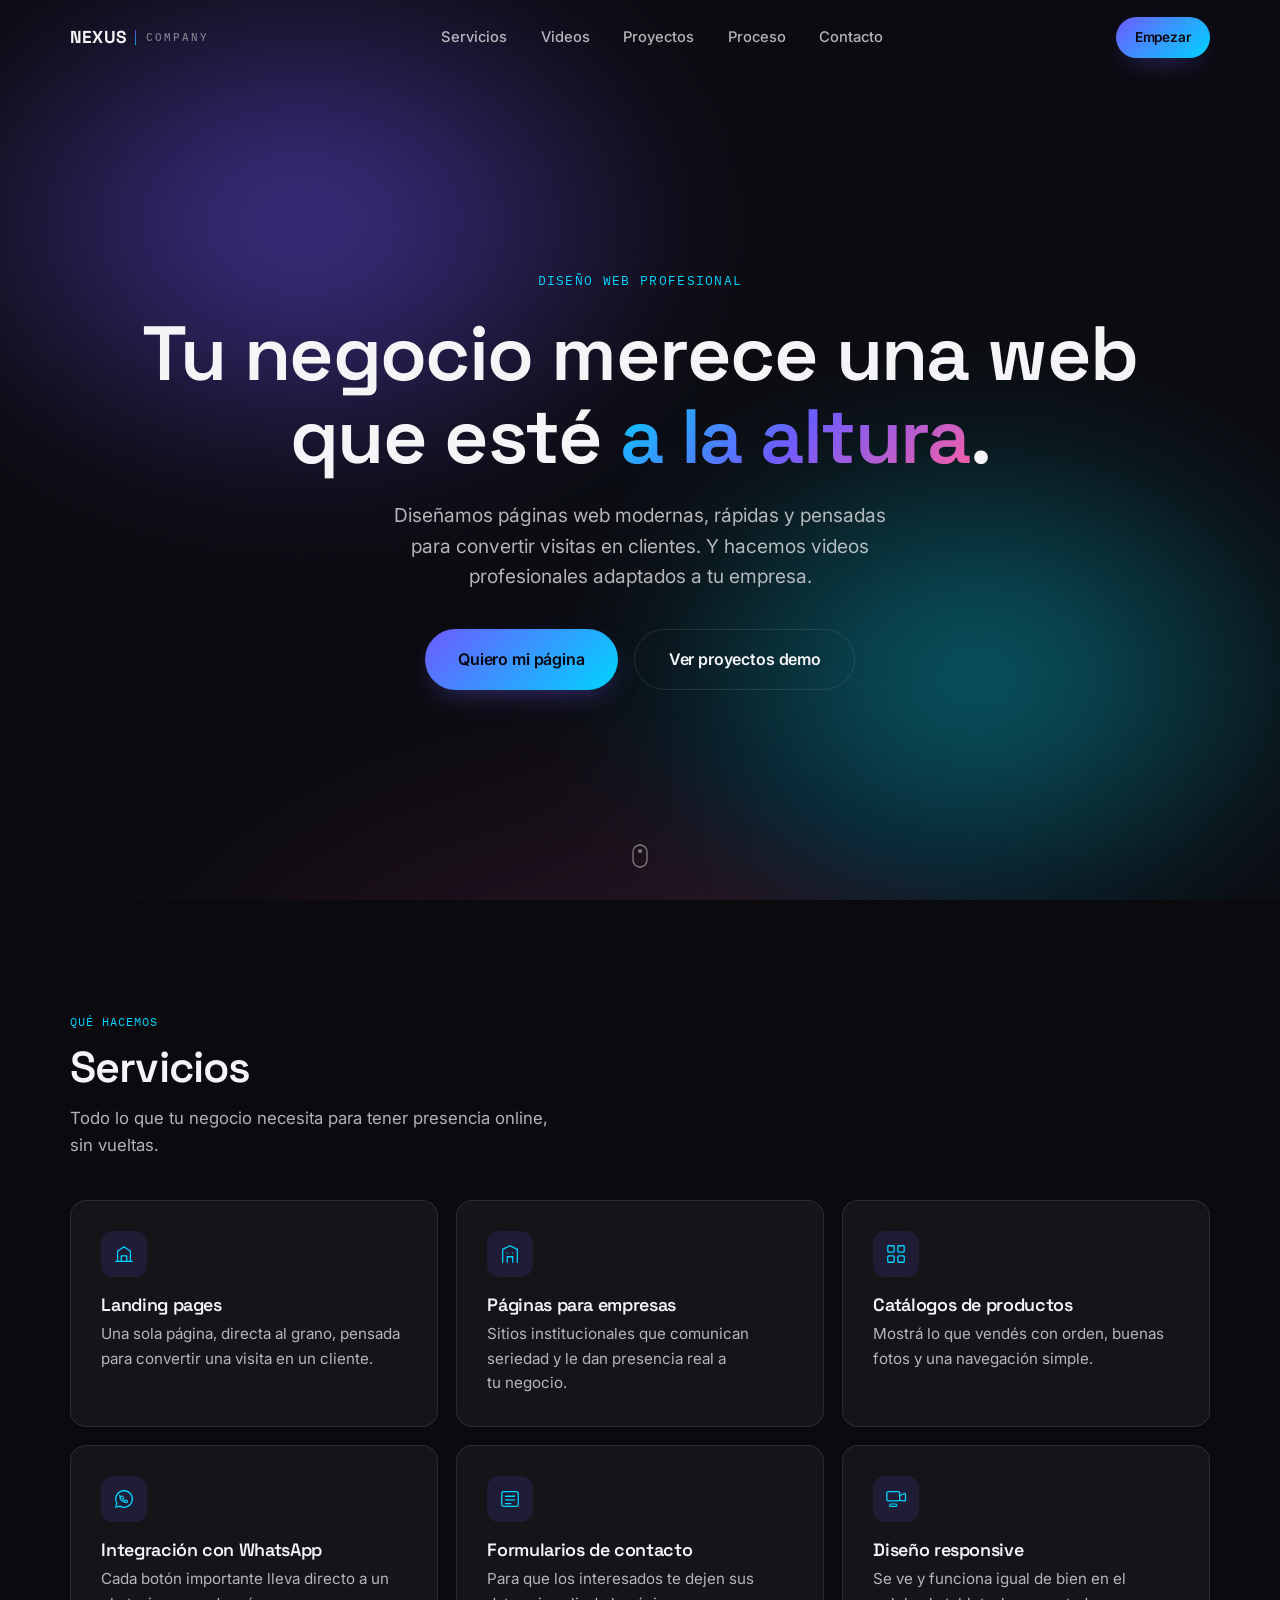
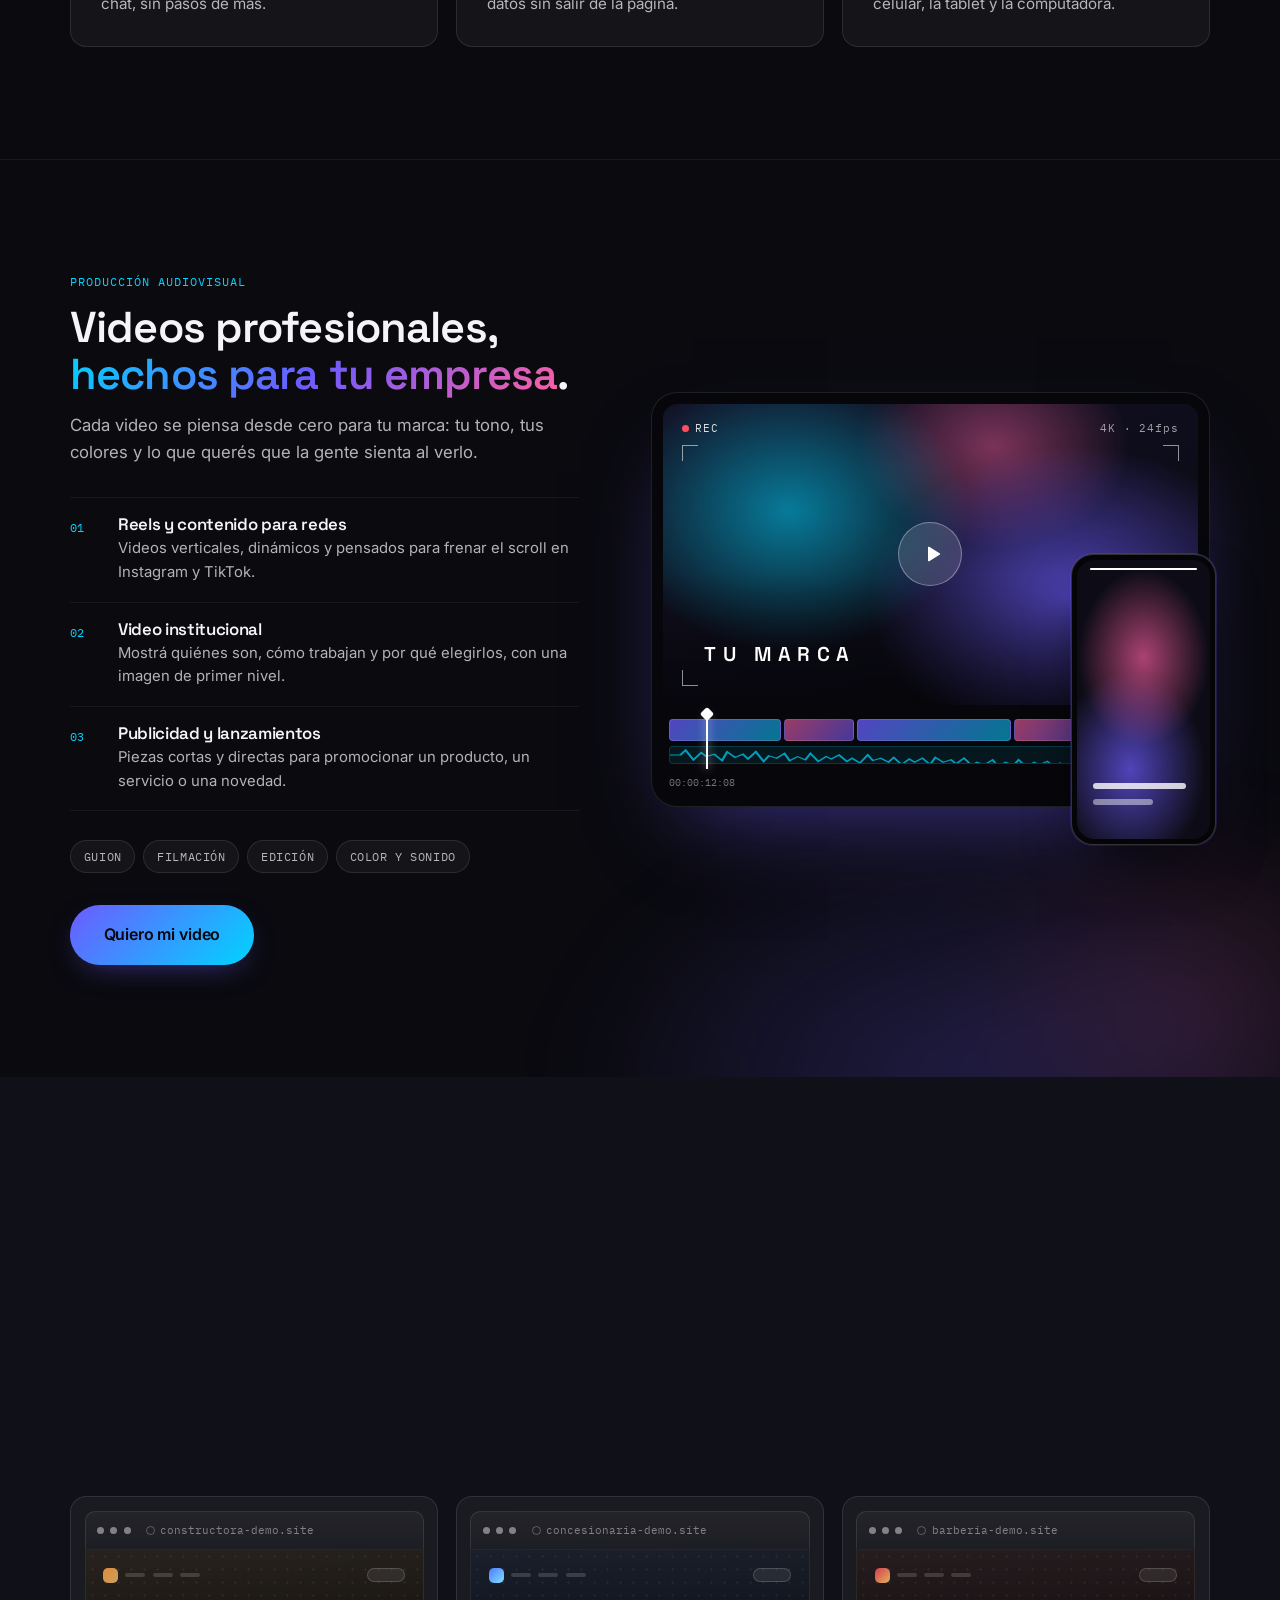
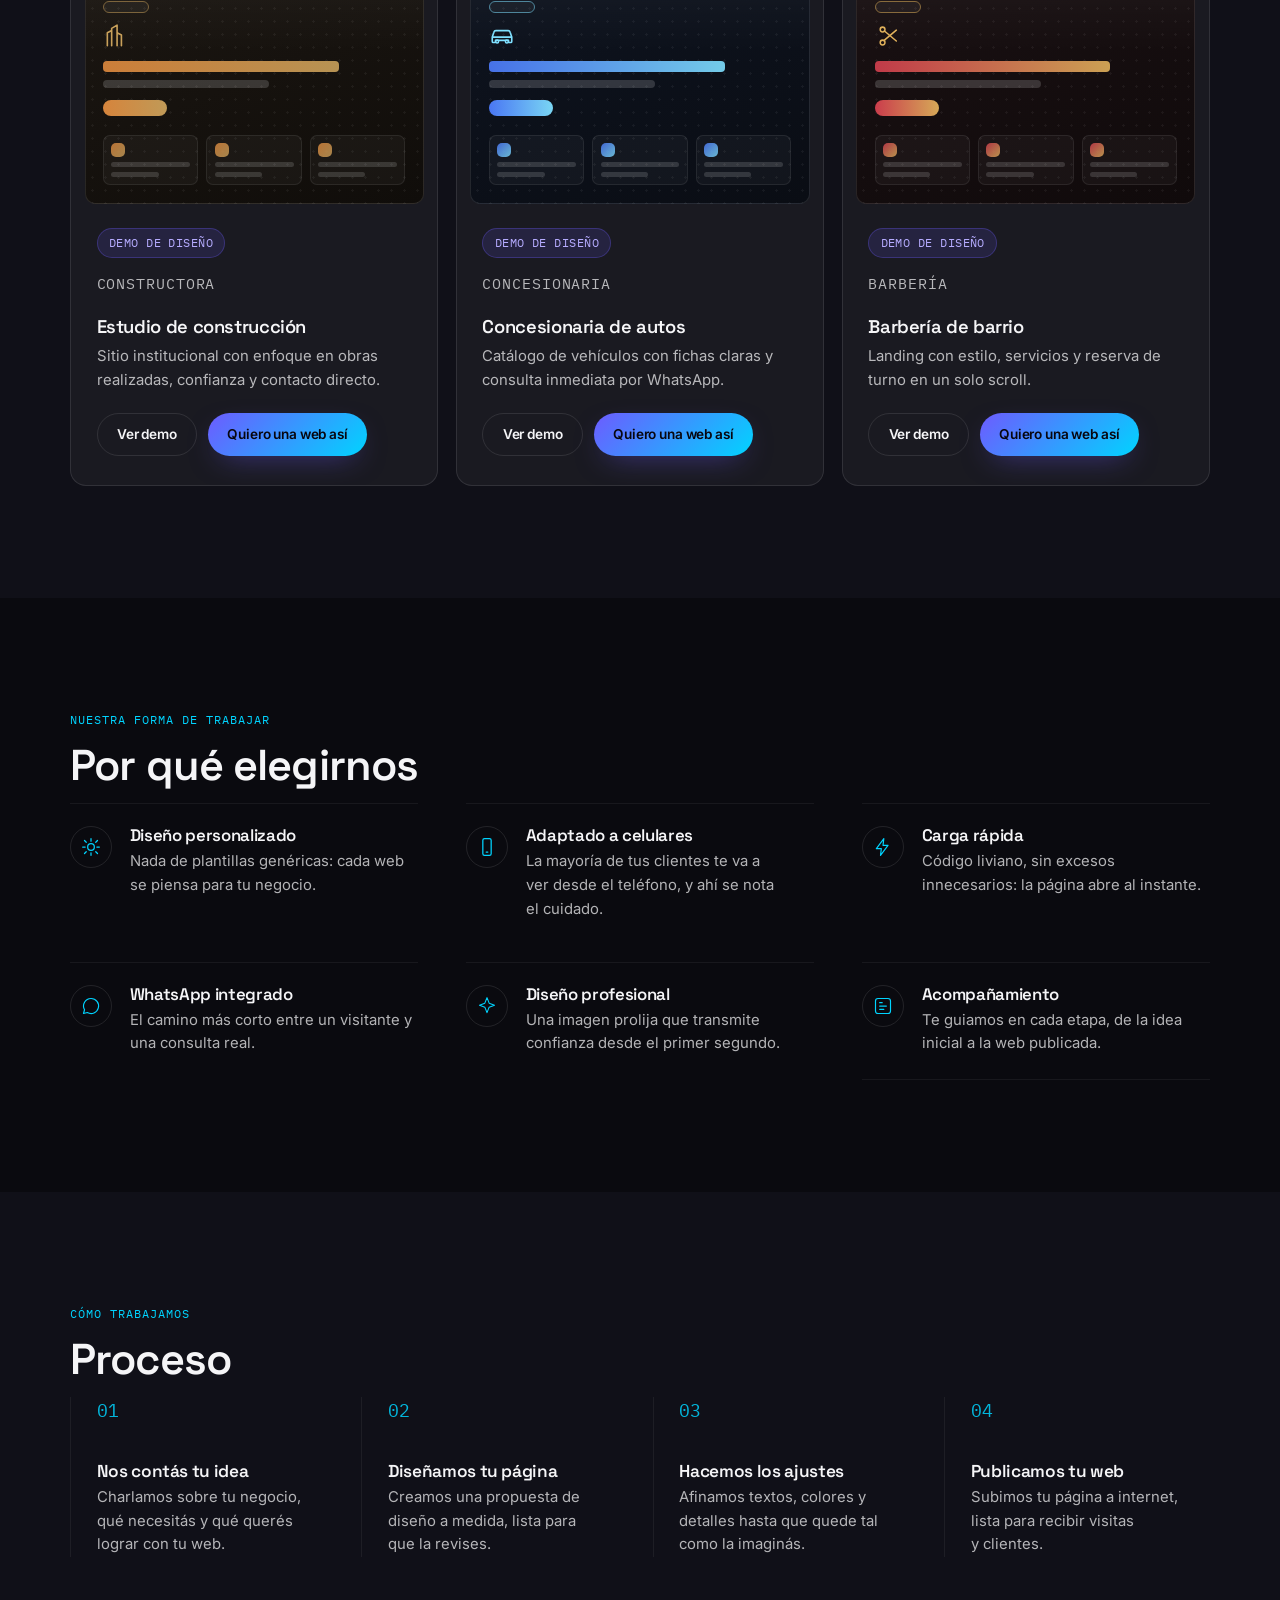
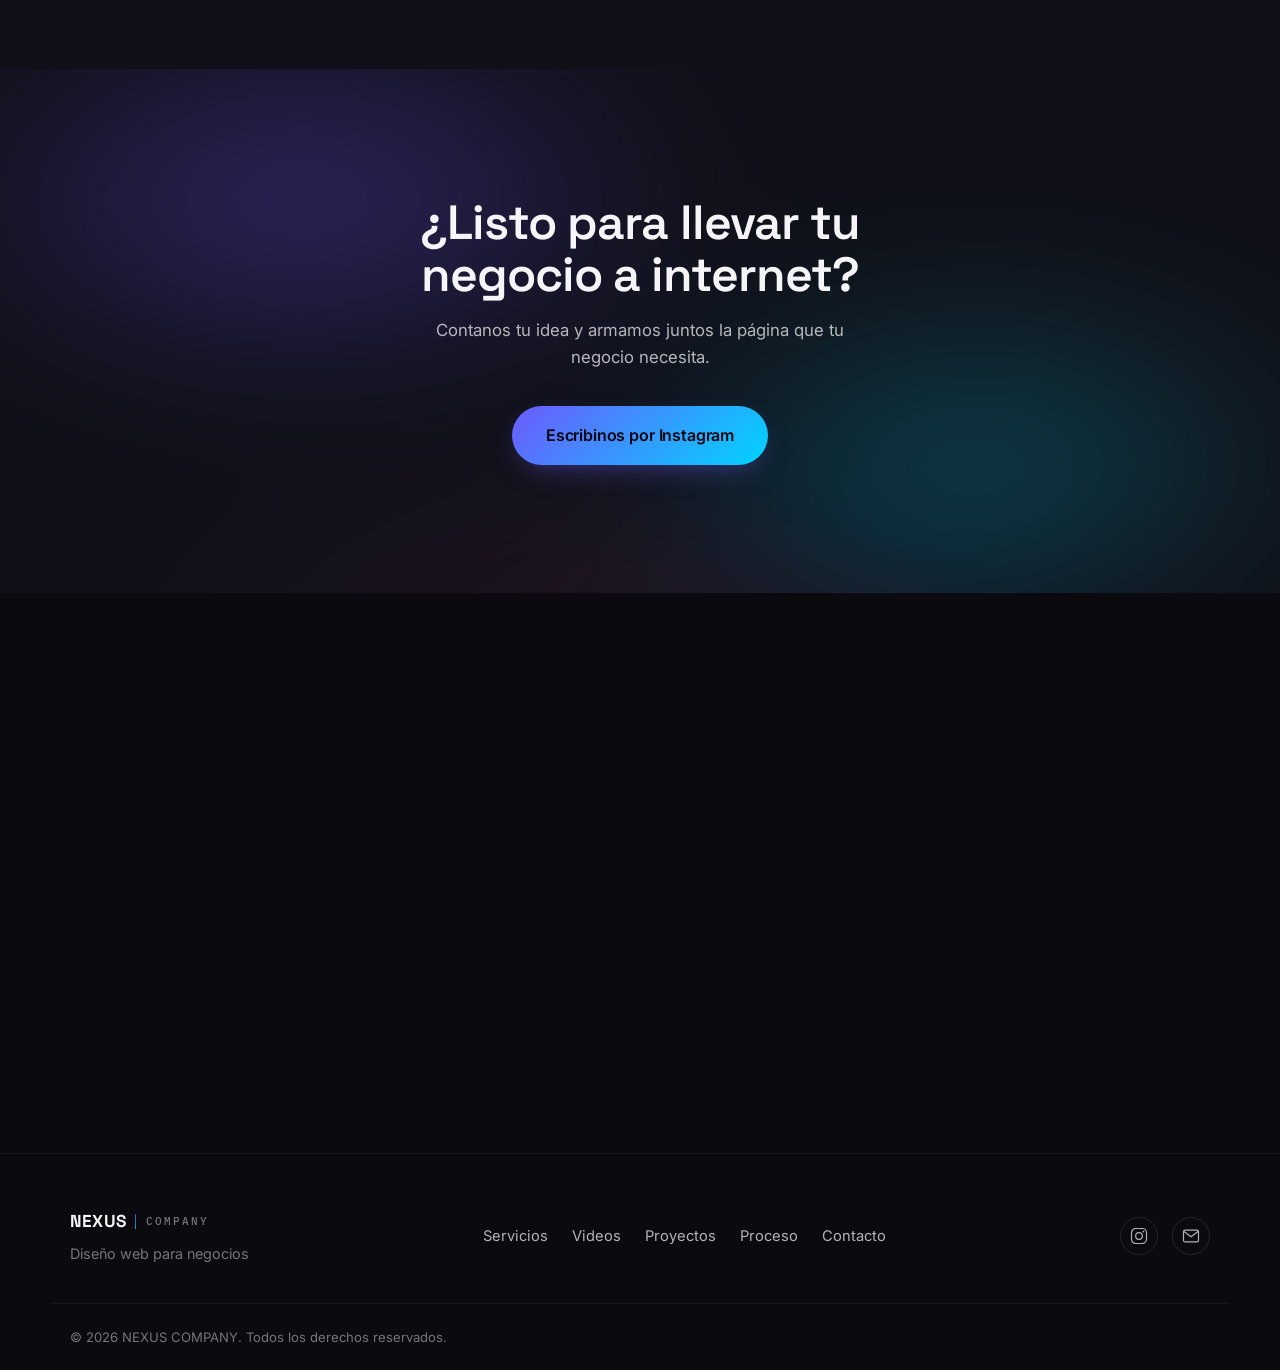
==== commit 02f6c991: "Sacar WhatsApp y el número del sitio; sección de videos profesional Todos los botones de contacto pa" ====
--- a/index.html
+++ b/index.html
@@ -19,7 +19,7 @@
   <link rel="preconnect" href="https://fonts.gstatic.com" crossorigin>
   <link rel="stylesheet" href="https://fonts.googleapis.com/css2?family=Space+Grotesk:wght@500;600;700&family=Inter:wght@400;500;600;700&family=IBM+Plex+Mono:wght@400;500&display=swap">
 
-  <link rel="stylesheet" href="styles.css?v=20260926" />
+  <link rel="stylesheet" href="styles.css?v=20261028" />
 </head>
 <body>
   <a class="skip-link" href="#main">Saltar al contenido</a>
@@ -31,13 +31,14 @@
 
       <nav class="nav-links" aria-label="Navegación principal">
         <a href="#servicios">Servicios</a>
+        <a href="#videos">Videos</a>
         <a href="#proyectos">Proyectos</a>
         <a href="#proceso">Proceso</a>
         <a href="#contacto">Contacto</a>
       </nav>
 
-      <a class="btn btn-primary btn-sm nav-cta" data-whatsapp
-         href="https://wa.me/5492617199072?text=Hola%2C%20quiero%20mi%20p%C3%A1gina%20web"
+      <a class="btn btn-primary btn-sm nav-cta"
+         href="https://ig.me/m/Nexuscompany2026"
          target="_blank" rel="noopener">Empezar</a>
 
       <button class="nav-toggle" data-nav-toggle aria-expanded="false" aria-controls="mobile-menu" aria-label="Abrir menú">
@@ -48,13 +49,14 @@
     <div class="mobile-menu" id="mobile-menu" data-mobile-menu>
       <nav aria-label="Navegación móvil">
         <a href="#servicios">Servicios</a>
+        <a href="#videos">Videos</a>
         <a href="#proyectos">Proyectos</a>
         <a href="#proceso">Proceso</a>
         <a href="#contacto">Contacto</a>
       </nav>
-      <a class="btn btn-primary" data-whatsapp
-         href="https://wa.me/5492617199072?text=Hola%2C%20quiero%20mi%20p%C3%A1gina%20web"
-         target="_blank" rel="noopener">Hablar por WhatsApp</a>
+      <a class="btn btn-primary"
+         href="https://ig.me/m/Nexuscompany2026"
+         target="_blank" rel="noopener">Escribinos por Instagram</a>
     </div>
   </header>
 
@@ -75,8 +77,8 @@
           Diseñamos páginas web modernas, rápidas y pensadas para convertir visitas en clientes. Y hacemos videos profesionales adaptados a tu empresa.
         </p>
         <div class="hero-actions reveal">
-          <a class="btn btn-primary btn-lg" data-whatsapp
-             href="https://wa.me/5492617199072?text=Hola%2C%20quiero%20mi%20p%C3%A1gina%20web"
+          <a class="btn btn-primary btn-lg"
+             href="https://ig.me/m/Nexuscompany2026"
              target="_blank" rel="noopener">
             Quiero mi página
           </a>
@@ -149,15 +151,87 @@
             <p>Se ve y funciona igual de bien en el celular, la tablet y la computadora.</p>
           </article>
 
-          <article class="card card-service card-service--wide reveal" data-tilt>
-            <span class="card-icon">
-              <svg viewBox="0 0 24 24" fill="none" aria-hidden="true"><rect x="2" y="6" width="14" height="12" rx="2" stroke="currentColor" stroke-width="1.4"/><path d="M16 10.5 21.2 8a.8.8 0 0 1 1.15.72v6.56a.8.8 0 0 1-1.15.72L16 13.5" stroke="currentColor" stroke-width="1.4" stroke-linejoin="round"/><path d="m7.5 9.5 4 2.5-4 2.5v-5Z" stroke="currentColor" stroke-width="1.3" stroke-linejoin="round"/></svg>
-            </span>
-            <h3>Videos profesionales</h3>
-            <p>Hacemos videos profesionales adaptados a tu empresa: para redes, tu web o publicidad, con la identidad de tu marca.</p>
-          </article>
-
-        </div>
+        </div>
+      </div>
+    </section>
+
+    <!-- ============================== VIDEOS ============================== -->
+    <section class="section section-video" id="videos">
+      <div class="video-glow" aria-hidden="true"></div>
+      <div class="container video-layout">
+
+        <div class="video-copy">
+          <p class="eyebrow reveal">Producción audiovisual</p>
+          <h2 class="section-title reveal">Videos profesionales, <em>hechos para tu empresa</em>.</h2>
+          <p class="section-lead reveal">
+            Cada video se piensa desde cero para tu marca: tu tono, tus colores y lo que querés que la gente sienta al verlo.
+          </p>
+
+          <ul class="video-formats">
+            <li class="reveal">
+              <span class="video-format-num">01</span>
+              <div>
+                <h3>Reels y contenido para redes</h3>
+                <p>Videos verticales, dinámicos y pensados para frenar el scroll en Instagram y TikTok.</p>
+              </div>
+            </li>
+            <li class="reveal">
+              <span class="video-format-num">02</span>
+              <div>
+                <h3>Video institucional</h3>
+                <p>Mostrá quiénes son, cómo trabajan y por qué elegirlos, con una imagen de primer nivel.</p>
+              </div>
+            </li>
+            <li class="reveal">
+              <span class="video-format-num">03</span>
+              <div>
+                <h3>Publicidad y lanzamientos</h3>
+                <p>Piezas cortas y directas para promocionar un producto, un servicio o una novedad.</p>
+              </div>
+            </li>
+          </ul>
+
+          <div class="video-steps reveal" aria-label="Qué incluye">
+            <span>Guion</span><span>Filmación</span><span>Edición</span><span>Color y sonido</span>
+          </div>
+
+          <a class="btn btn-primary btn-lg reveal" href="https://ig.me/m/Nexuscompany2026" target="_blank" rel="noopener">Quiero mi video</a>
+        </div>
+
+        <div class="video-stage reveal" aria-hidden="true">
+          <div class="vp">
+            <div class="vp-screen">
+              <div class="vp-scene"></div>
+              <span class="vp-rec"><i></i>REC</span>
+              <span class="vp-res">4K · 24fps</span>
+              <span class="vp-corner vp-corner--tl"></span><span class="vp-corner vp-corner--tr"></span>
+              <span class="vp-corner vp-corner--bl"></span><span class="vp-corner vp-corner--br"></span>
+              <span class="vp-play">
+                <svg viewBox="0 0 24 24" fill="currentColor"><path d="M8 5.5v13a.8.8 0 0 0 1.2.7l10.4-6.5a.8.8 0 0 0 0-1.4L9.2 4.8A.8.8 0 0 0 8 5.5Z"/></svg>
+              </span>
+              <span class="vp-caption">TU MARCA</span>
+            </div>
+            <div class="vp-timeline">
+              <div class="vp-track vp-track--video">
+                <b style="--w:22%"></b><b style="--w:14%"></b><b style="--w:30%"></b><b style="--w:18%"></b><b style="--w:16%"></b>
+              </div>
+              <div class="vp-track vp-track--audio">
+                <svg viewBox="0 0 200 20" preserveAspectRatio="none"><path d="M0 10h4l2-6 3 12 3-9 2 5 3-3 3 8 2-11 3 7 3-4 2 6 3-9 3 12 2-7 3 3 3-6 2 9 3-5 3 4 2-8 3 10 3-6 2 3 3-5 3 8 2-4 3 6 3-10 2 7 3-3 3 5 2-6 3 9 3-7 2 4 3-5 3 8 2-9 3 6 3-3 2 5 3-7 3 9 2-4 3 3 3-6 2 8 3-5 3 4 2-7 3 9 3-6 2 3 3-4 3 7 2-5 3 4 3-3h4" stroke="currentColor" stroke-width="1" fill="none"/></svg>
+              </div>
+              <span class="vp-playhead"></span>
+              <div class="vp-time"><span>00:00:12:08</span><span>00:00:30:00</span></div>
+            </div>
+          </div>
+
+          <div class="vp-phone">
+            <div class="vp-phone-screen">
+              <span class="vp-phone-bar"></span>
+              <span class="vp-phone-line"></span>
+              <span class="vp-phone-line is-short"></span>
+            </div>
+          </div>
+        </div>
+
       </div>
     </section>
 
@@ -209,8 +283,8 @@
               <p>Sitio institucional con enfoque en obras realizadas, confianza y contacto directo.</p>
               <div class="card-demo-actions">
                 <a class="btn btn-ghost btn-sm" href="demos/constructora.html" target="_blank" rel="noopener">Ver demo</a>
-                <a class="btn btn-primary btn-sm" data-whatsapp data-wa-text="Hola, necesito una página web para mi constructora"
-                   href="https://wa.me/5492617199072?text=Hola%2C%20necesito%20una%20p%C3%A1gina%20web%20para%20mi%20constructora"
+                <a class="btn btn-primary btn-sm"
+                   href="https://ig.me/m/Nexuscompany2026"
                    target="_blank" rel="noopener">Quiero una web así</a>
               </div>
             </div>
@@ -249,8 +323,8 @@
               <p>Catálogo de vehículos con fichas claras y consulta inmediata por WhatsApp.</p>
               <div class="card-demo-actions">
                 <a class="btn btn-ghost btn-sm" href="demos/concesionaria.html" target="_blank" rel="noopener">Ver demo</a>
-                <a class="btn btn-primary btn-sm" data-whatsapp data-wa-text="Hola, necesito una página web para mi concesionaria"
-                   href="https://wa.me/5492617199072?text=Hola%2C%20necesito%20una%20p%C3%A1gina%20web%20para%20mi%20concesionaria"
+                <a class="btn btn-primary btn-sm"
+                   href="https://ig.me/m/Nexuscompany2026"
                    target="_blank" rel="noopener">Quiero una web así</a>
               </div>
             </div>
@@ -289,8 +363,8 @@
               <p>Landing con estilo, servicios y reserva de turno en un solo scroll.</p>
               <div class="card-demo-actions">
                 <a class="btn btn-ghost btn-sm" href="demos/barberia.html" target="_blank" rel="noopener">Ver demo</a>
-                <a class="btn btn-primary btn-sm" data-whatsapp data-wa-text="Hola, necesito una página web para mi barbería"
-                   href="https://wa.me/5492617199072?text=Hola%2C%20necesito%20una%20p%C3%A1gina%20web%20para%20mi%20barber%C3%ADa"
+                <a class="btn btn-primary btn-sm"
+                   href="https://ig.me/m/Nexuscompany2026"
                    target="_blank" rel="noopener">Quiero una web así</a>
               </div>
             </div>
@@ -398,10 +472,10 @@
       <div class="container cta-final-inner reveal">
         <h2>¿Listo para llevar tu negocio a internet?</h2>
         <p>Contanos tu idea y armamos juntos la página que tu negocio necesita.</p>
-        <a class="btn btn-primary btn-lg" data-whatsapp
-           href="https://wa.me/5492617199072?text=Hola%2C%20quiero%20mi%20p%C3%A1gina%20web"
+        <a class="btn btn-primary btn-lg"
+           href="https://ig.me/m/Nexuscompany2026"
            target="_blank" rel="noopener">
-          Hablar por WhatsApp
+          Escribinos por Instagram
         </a>
       </div>
     </section>
@@ -414,16 +488,6 @@
         <p class="section-lead reveal">Elegí el medio que prefieras, te respondemos a la brevedad.</p>
 
         <div class="grid grid-contact">
-          <a class="card card-contact reveal" data-whatsapp
-             href="https://wa.me/5492617199072?text=Hola%2C%20quiero%20mi%20p%C3%A1gina%20web"
-             target="_blank" rel="noopener">
-            <span class="card-icon">
-              <svg viewBox="0 0 24 24" fill="none" aria-hidden="true"><path d="M12 3a9 9 0 0 0-7.75 13.5L3 21l4.6-1.21A9 9 0 1 0 12 3Z" stroke="currentColor" stroke-width="1.4" stroke-linejoin="round"/></svg>
-            </span>
-            <h3>WhatsApp</h3>
-            <p>Escribinos por WhatsApp</p>
-          </a>
-
           <a class="card card-contact reveal" href="https://instagram.com/Nexuscompany2026" target="_blank" rel="noopener" data-contact-link="instagram">
             <span class="card-icon">
               <svg viewBox="0 0 24 24" fill="none" aria-hidden="true"><rect x="3" y="3" width="18" height="18" rx="5" stroke="currentColor" stroke-width="1.4"/><circle cx="12" cy="12" r="4" stroke="currentColor" stroke-width="1.4"/><circle cx="17.3" cy="6.7" r="1.1" fill="currentColor"/></svg>
@@ -455,6 +519,7 @@
 
       <nav class="footer-links" aria-label="Navegación del pie de página">
         <a href="#servicios">Servicios</a>
+        <a href="#videos">Videos</a>
         <a href="#proyectos">Proyectos</a>
         <a href="#proceso">Proceso</a>
         <a href="#contacto">Contacto</a>
@@ -463,9 +528,6 @@
       <div class="footer-social">
         <a href="https://instagram.com/Nexuscompany2026" target="_blank" rel="noopener" aria-label="Instagram de NEXUS COMPANY">
           <svg width="20" height="20" viewBox="0 0 24 24" fill="none" aria-hidden="true"><rect x="3" y="3" width="18" height="18" rx="5" stroke="currentColor" stroke-width="1.4"/><circle cx="12" cy="12" r="4" stroke="currentColor" stroke-width="1.4"/><circle cx="17.3" cy="6.7" r="1.1" fill="currentColor"/></svg>
-        </a>
-        <a data-whatsapp href="https://wa.me/5492617199072" target="_blank" rel="noopener" aria-label="WhatsApp de NEXUS COMPANY">
-          <svg width="20" height="20" viewBox="0 0 24 24" fill="none" aria-hidden="true"><path d="M12 3a9 9 0 0 0-7.75 13.5L3 21l4.6-1.21A9 9 0 1 0 12 3Z" stroke="currentColor" stroke-width="1.4" stroke-linejoin="round"/></svg>
         </a>
         <a href="mailto:compaynexus31@gmail.com" aria-label="Email de NEXUS COMPANY">
           <svg width="20" height="20" viewBox="0 0 24 24" fill="none" aria-hidden="true"><rect x="3" y="5" width="18" height="14" rx="2" stroke="currentColor" stroke-width="1.4"/><path d="m4 7 8 6 8-6" stroke="currentColor" stroke-width="1.4" stroke-linecap="round" stroke-linejoin="round"/></svg>
@@ -477,15 +539,8 @@
     </div>
   </footer>
 
-  <!-- WhatsApp flotante -->
-  <a class="whatsapp-float" data-whatsapp
-     href="https://wa.me/5492617199072?text=Hola%2C%20quiero%20mi%20p%C3%A1gina%20web"
-     target="_blank" rel="noopener" aria-label="Escribinos por WhatsApp">
-    <svg width="26" height="26" viewBox="0 0 24 24" fill="none" aria-hidden="true"><path d="M12 3a9 9 0 0 0-7.75 13.5L3 21l4.6-1.21A9 9 0 1 0 12 3Z" stroke="currentColor" stroke-width="1.5" stroke-linejoin="round"/></svg>
-  </a>
-
   <!-- Scripts: siempre defer, siempre en este orden, sin type="module" -->
   <script defer src="lib/manifest.js"></script>
-  <script defer src="main.js?v=20260926"></script>
+  <script defer src="main.js?v=20261028"></script>
 </body>
 </html>
--- a/styles.css
+++ b/styles.css
@@ -207,7 +207,6 @@
 /* --- Service cards --- */
 .card-service h3 { font-size: 1.12rem; margin-bottom: .5rem; }
 .card-service p { color: var(--ink-soft); font-size: .95rem; }
-.card-service--wide { grid-column: 1 / -1; }
 .card-service:hover {
   transform: translateY(-6px);
   border-color: rgba(109, 91, 255, 0.35);
@@ -652,32 +651,217 @@
   color: var(--ink-mute);
 }
 
-/* --- WhatsApp floating button --- */
-.whatsapp-float {
-  position: fixed;
-  right: 1.3rem; bottom: 1.3rem;
-  z-index: 80;
-  width: 58px; height: 58px;
+/* --- Videos: producción audiovisual --- */
+.section-video {
+  position: relative;
+  overflow: hidden;
+  border-top: 1px solid var(--line-soft);
+}
+.video-glow {
+  position: absolute;
+  inset: auto -20% -40% 30%;
+  height: 80%;
+  background: radial-gradient(closest-side, rgba(109, 91, 255, .22), transparent 70%),
+              radial-gradient(closest-side at 70% 40%, rgba(255, 95, 162, .14), transparent 70%);
+  filter: blur(40px);
+  pointer-events: none;
+}
+.video-layout {
+  position: relative;
+  display: grid;
+  gap: 3.2rem;
+  align-items: center;
+}
+.section-video .section-title em {
+  font-style: normal;
+  background: linear-gradient(135deg, var(--accent-2), var(--accent), var(--accent-3));
+  -webkit-background-clip: text;
+  background-clip: text;
+  color: transparent;
+}
+.section-video .section-lead { margin-bottom: 2rem; }
+
+.video-formats { list-style: none; padding: 0; margin-bottom: 1.8rem; }
+.video-formats li {
+  display: grid;
+  grid-template-columns: 2.6rem 1fr;
+  gap: .4rem;
+  padding: 1.05rem 0;
+  border-top: 1px solid var(--line-soft);
+}
+.video-formats li:last-child { border-bottom: 1px solid var(--line-soft); }
+.video-format-num { font-family: var(--font-mono); font-size: .78rem; color: var(--accent-2); padding-top: .2rem; }
+.video-formats h3 { font-size: 1.05rem; margin-bottom: .25rem; }
+.video-formats p { color: var(--ink-soft); font-size: .93rem; }
+
+.video-steps { display: flex; flex-wrap: wrap; gap: .5rem; margin-bottom: 2rem; }
+.video-steps span {
+  font-family: var(--font-mono);
+  font-size: .72rem;
+  letter-spacing: .05em;
+  text-transform: uppercase;
+  padding: .4rem .8rem;
+  border-radius: 999px;
+  border: 1px solid var(--line);
+  color: var(--ink-soft);
+  background: var(--bg-card);
+}
+
+/* Reproductor ilustrativo */
+.video-stage { position: relative; padding-bottom: 2.4rem; }
+.vp {
+  border: 1px solid var(--line);
+  border-radius: var(--radius-lg);
+  background: #07070b;
+  padding: .7rem;
+  box-shadow: 0 40px 90px -40px rgba(109, 91, 255, .55);
+}
+.vp-screen {
+  position: relative;
+  aspect-ratio: 16 / 9;
+  border-radius: calc(var(--radius-lg) - .7rem);
+  overflow: hidden;
+  background: #0d0c16;
+}
+.vp-scene {
+  position: absolute; inset: -10%;
+  background:
+    radial-gradient(40% 55% at 28% 38%, rgba(0, 212, 255, .55), transparent 70%),
+    radial-gradient(45% 60% at 72% 62%, rgba(109, 91, 255, .7), transparent 70%),
+    radial-gradient(30% 40% at 60% 20%, rgba(255, 95, 162, .45), transparent 70%),
+    linear-gradient(160deg, #141228, #07070b);
+  animation: vpPan 14s var(--ease-soft) infinite alternate;
+}
+.vp-scene::after {
+  content: "";
+  position: absolute; inset: 0;
+  background: linear-gradient(180deg, transparent 55%, rgba(0, 0, 0, .55));
+}
+@keyframes vpPan {
+  from { transform: scale(1) translate(0, 0); }
+  to   { transform: scale(1.12) translate(-3%, 2%); }
+}
+.vp-rec, .vp-res {
+  position: absolute; top: 1rem;
+  font-family: var(--font-mono);
+  font-size: .68rem;
+  letter-spacing: .08em;
+  color: rgba(255, 255, 255, .85);
+}
+.vp-rec { left: 1.2rem; display: inline-flex; align-items: center; gap: .4rem; }
+.vp-rec i { width: 7px; height: 7px; border-radius: 50%; background: #ff4d5e; animation: vpBlink 1.4s steps(2) infinite; }
+@keyframes vpBlink { 50% { opacity: .15; } }
+.vp-res { right: 1.2rem; color: rgba(255, 255, 255, .6); }
+.vp-corner { position: absolute; width: 16px; height: 16px; border: 0 solid rgba(255, 255, 255, .55); }
+.vp-corner--tl { top: 2.6rem; left: 1.2rem; border-top-width: 1.5px; border-left-width: 1.5px; }
+.vp-corner--tr { top: 2.6rem; right: 1.2rem; border-top-width: 1.5px; border-right-width: 1.5px; }
+.vp-corner--bl { bottom: 1.2rem; left: 1.2rem; border-bottom-width: 1.5px; border-left-width: 1.5px; }
+.vp-corner--br { bottom: 1.2rem; right: 1.2rem; border-bottom-width: 1.5px; border-right-width: 1.5px; }
+.vp-play {
+  position: absolute; top: 50%; left: 50%;
+  width: 64px; height: 64px;
+  margin: -32px 0 0 -32px;
   border-radius: 50%;
-  display: inline-flex; align-items: center; justify-content: center;
-  background: linear-gradient(135deg, var(--accent), var(--accent-2));
-  color: #08060f;
-  box-shadow: 0 12px 30px -10px rgba(109, 91, 255, 0.6);
-  transition: transform .35s var(--ease-bounce);
-}
-.whatsapp-float:hover { transform: scale(1.08); }
-.whatsapp-float::before {
+  display: grid; place-items: center;
+  color: #fff;
+  background: rgba(255, 255, 255, .14);
+  border: 1px solid rgba(255, 255, 255, .35);
+  backdrop-filter: blur(8px);
+  -webkit-backdrop-filter: blur(8px);
+}
+.vp-play svg { width: 24px; height: 24px; margin-left: 3px; }
+.vp-caption {
+  position: absolute; left: 2.6rem; bottom: 2.2rem;
+  font-family: var(--font-display);
+  font-weight: 600;
+  font-size: clamp(.9rem, 2.2vw, 1.25rem);
+  letter-spacing: .32em;
+  color: #fff;
+}
+
+.vp-timeline { position: relative; padding: .9rem .4rem .2rem; }
+.vp-track { display: flex; gap: 3px; height: 22px; margin-bottom: 5px; }
+.vp-track--video b {
+  flex: 0 0 calc(var(--w) - 3px);
+  border-radius: 4px;
+  background: linear-gradient(135deg, rgba(109, 91, 255, .75), rgba(0, 212, 255, .55));
+  border: 1px solid rgba(255, 255, 255, .12);
+}
+.vp-track--video b:nth-child(even) { background: linear-gradient(135deg, rgba(255, 95, 162, .6), rgba(109, 91, 255, .6)); }
+.vp-track--audio {
+  height: 18px;
+  border-radius: 4px;
+  background: rgba(0, 212, 255, .08);
+  border: 1px solid rgba(0, 212, 255, .18);
+  color: rgba(0, 212, 255, .7);
+}
+.vp-track--audio svg { width: 100%; height: 100%; }
+.vp-playhead {
+  position: absolute; top: .5rem; bottom: 1.6rem; left: 8%;
+  width: 2px;
+  background: #fff;
+  box-shadow: 0 0 10px rgba(255, 255, 255, .7);
+  animation: vpHead 9s linear infinite;
+}
+.vp-playhead::before {
   content: "";
-  position: absolute; inset: -6px;
-  border-radius: 50%;
-  border: 1.5px solid rgba(0, 212, 255, 0.45);
-  animation: pulseRing 2.6s ease-out infinite;
-}
-@keyframes pulseRing {
-  0% { transform: scale(0.9); opacity: .8; }
-  80% { transform: scale(1.28); opacity: 0; }
-  100% { opacity: 0; }
-}
+  position: absolute; top: -4px; left: -4px;
+  width: 10px; height: 10px;
+  border-radius: 2px;
+  background: #fff;
+  transform: rotate(45deg);
+}
+@keyframes vpHead { from { left: 1%; } to { left: 98%; } }
+.vp-time {
+  display: flex; justify-content: space-between;
+  font-family: var(--font-mono);
+  font-size: .64rem;
+  color: var(--ink-mute);
+  padding-top: .35rem;
+}
+
+.vp-phone {
+  position: absolute;
+  right: -.4rem; bottom: 0;
+  width: 26%;
+  max-width: 150px;
+  aspect-ratio: 9 / 18;
+  padding: 5px;
+  border-radius: 22px;
+  background: #050508;
+  border: 1px solid rgba(255, 255, 255, .18);
+  box-shadow: 0 30px 60px -20px rgba(0, 0, 0, .8), 0 0 0 1px rgba(109, 91, 255, .25);
+}
+.vp-phone-screen {
+  position: relative;
+  height: 100%;
+  border-radius: 17px;
+  overflow: hidden;
+  background:
+    radial-gradient(70% 45% at 50% 35%, rgba(255, 95, 162, .65), transparent 70%),
+    radial-gradient(80% 50% at 40% 75%, rgba(109, 91, 255, .7), transparent 70%),
+    #0d0c16;
+}
+.vp-phone-bar {
+  position: absolute; top: 8px; left: 10%; right: 10%;
+  height: 2px; border-radius: 2px;
+  background: rgba(255, 255, 255, .25);
+  overflow: hidden;
+}
+.vp-phone-bar::after {
+  content: "";
+  position: absolute; inset: 0;
+  background: #fff;
+  transform-origin: left;
+  animation: vpStory 5s linear infinite;
+}
+@keyframes vpStory { from { transform: scaleX(0); } to { transform: scaleX(1); } }
+.vp-phone-line {
+  position: absolute; left: 12%; bottom: 18%;
+  width: 70%; height: 6px; border-radius: 3px;
+  background: rgba(255, 255, 255, .8);
+}
+.vp-phone-line.is-short { bottom: 12%; width: 45%; background: rgba(255, 255, 255, .45); }
 
 /* =============================================================
    7. Effects — reveal & tilt
@@ -697,7 +881,7 @@
    ============================================================= */
 @media (min-width: 540px) {
   .grid-demos { grid-template-columns: repeat(2, 1fr); }
-  .grid-contact { grid-template-columns: repeat(3, 1fr); }
+  .grid-contact { grid-template-columns: repeat(2, 1fr); }
 }
 
 @media (min-width: 720px) {
@@ -711,6 +895,7 @@
 }
 
 @media (min-width: 960px) {
+  .video-layout { grid-template-columns: 1fr 1.1fr; gap: 4.5rem; }
   .grid-services { grid-template-columns: repeat(3, 1fr); }
   .grid-demos { grid-template-columns: repeat(3, 1fr); }
   .grid-why { grid-template-columns: repeat(3, 1fr); }
@@ -730,6 +915,6 @@
 @media (prefers-reduced-motion: reduce) {
   .hero-mesh { animation: none; }
   .scroll-cue-dot { animation: none; }
-  .whatsapp-float::before { animation: none; }
+  .vp-scene, .vp-rec i, .vp-playhead, .vp-phone-bar::after { animation: none; }
   .reveal { transition-duration: .3s; }
 }
